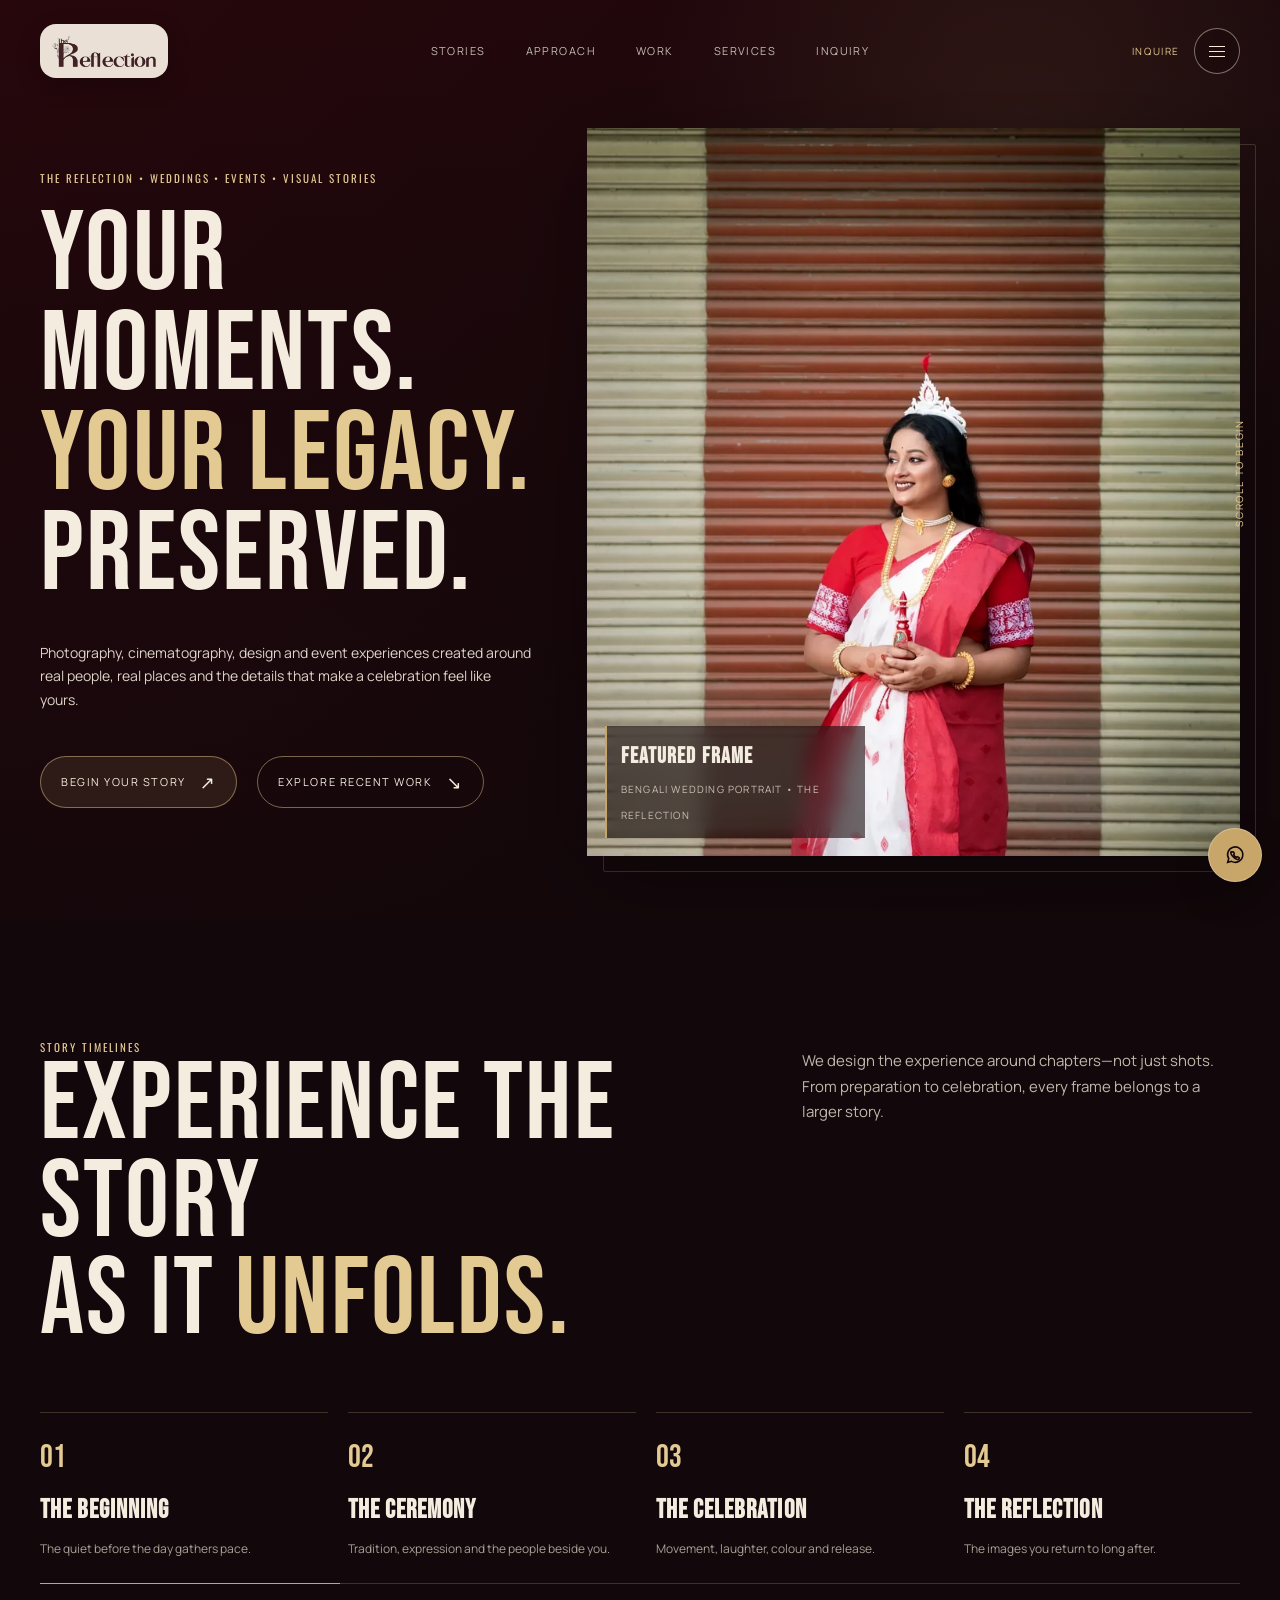
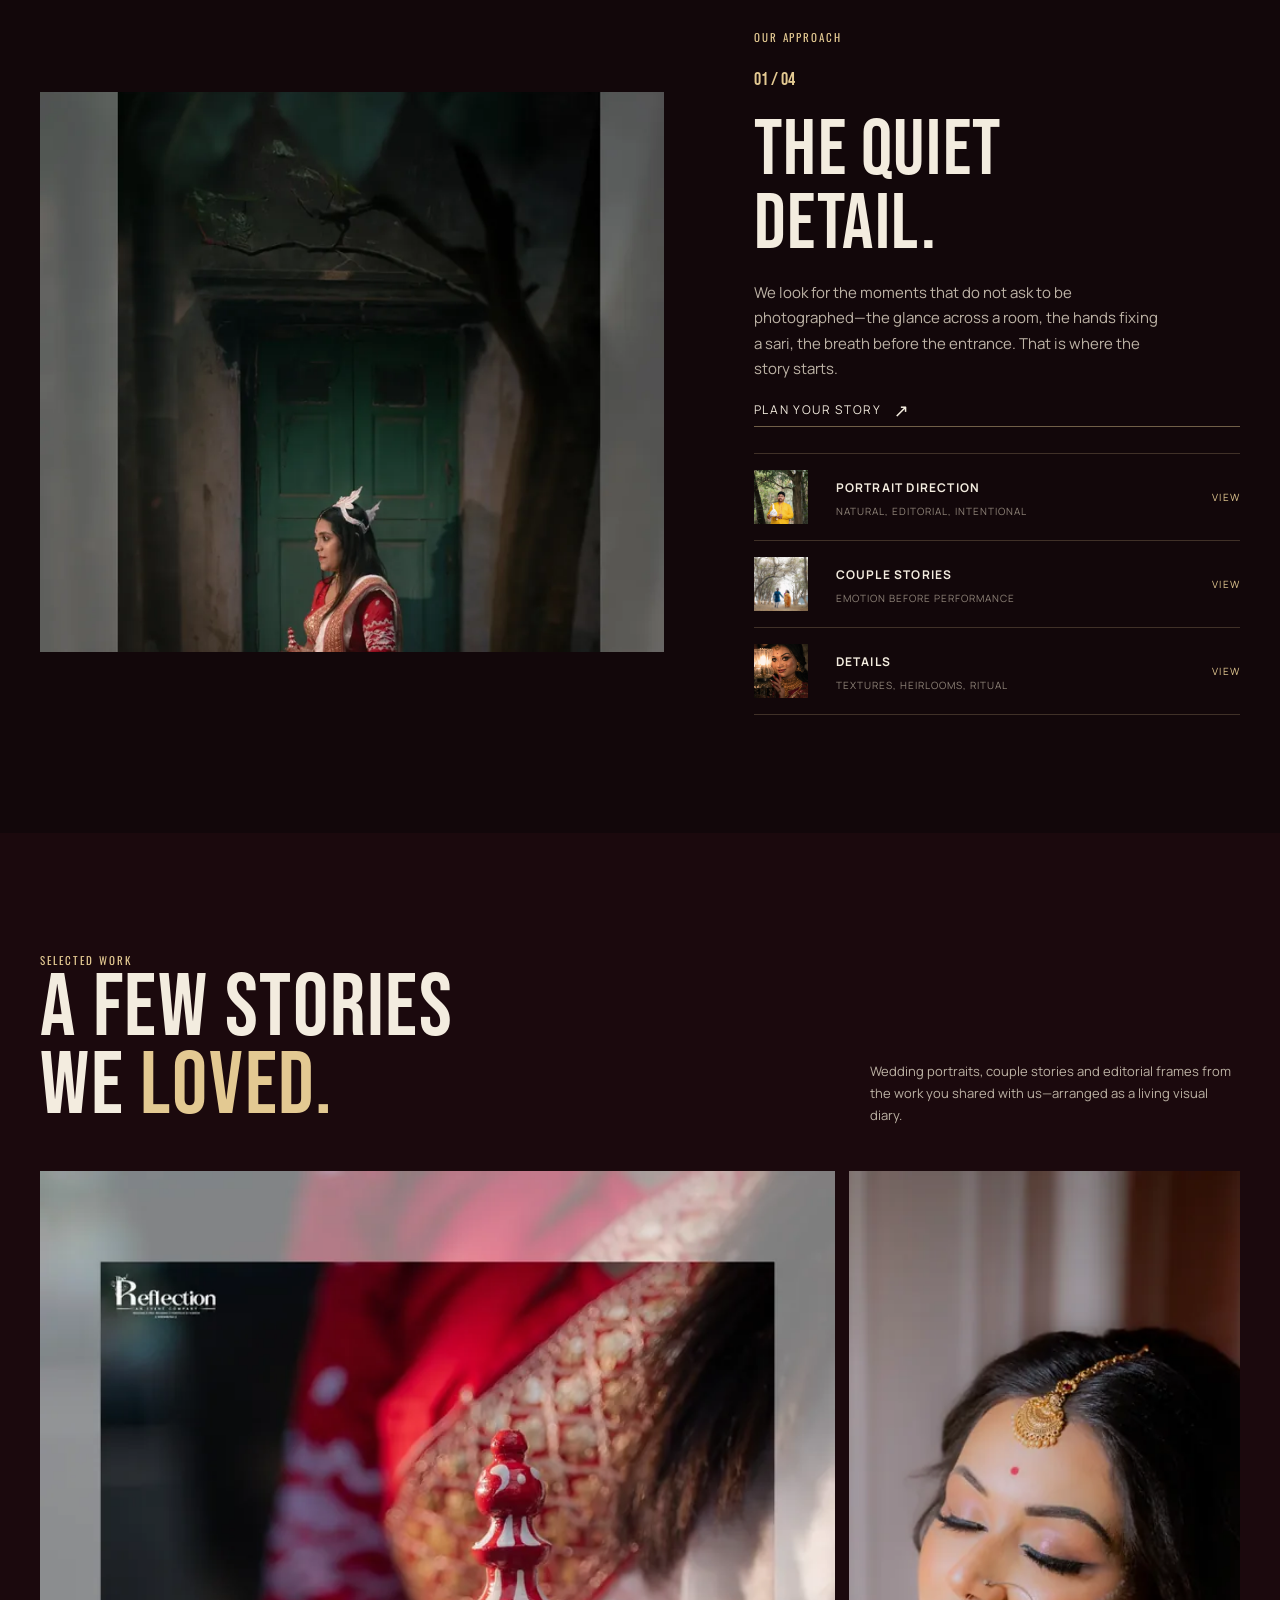
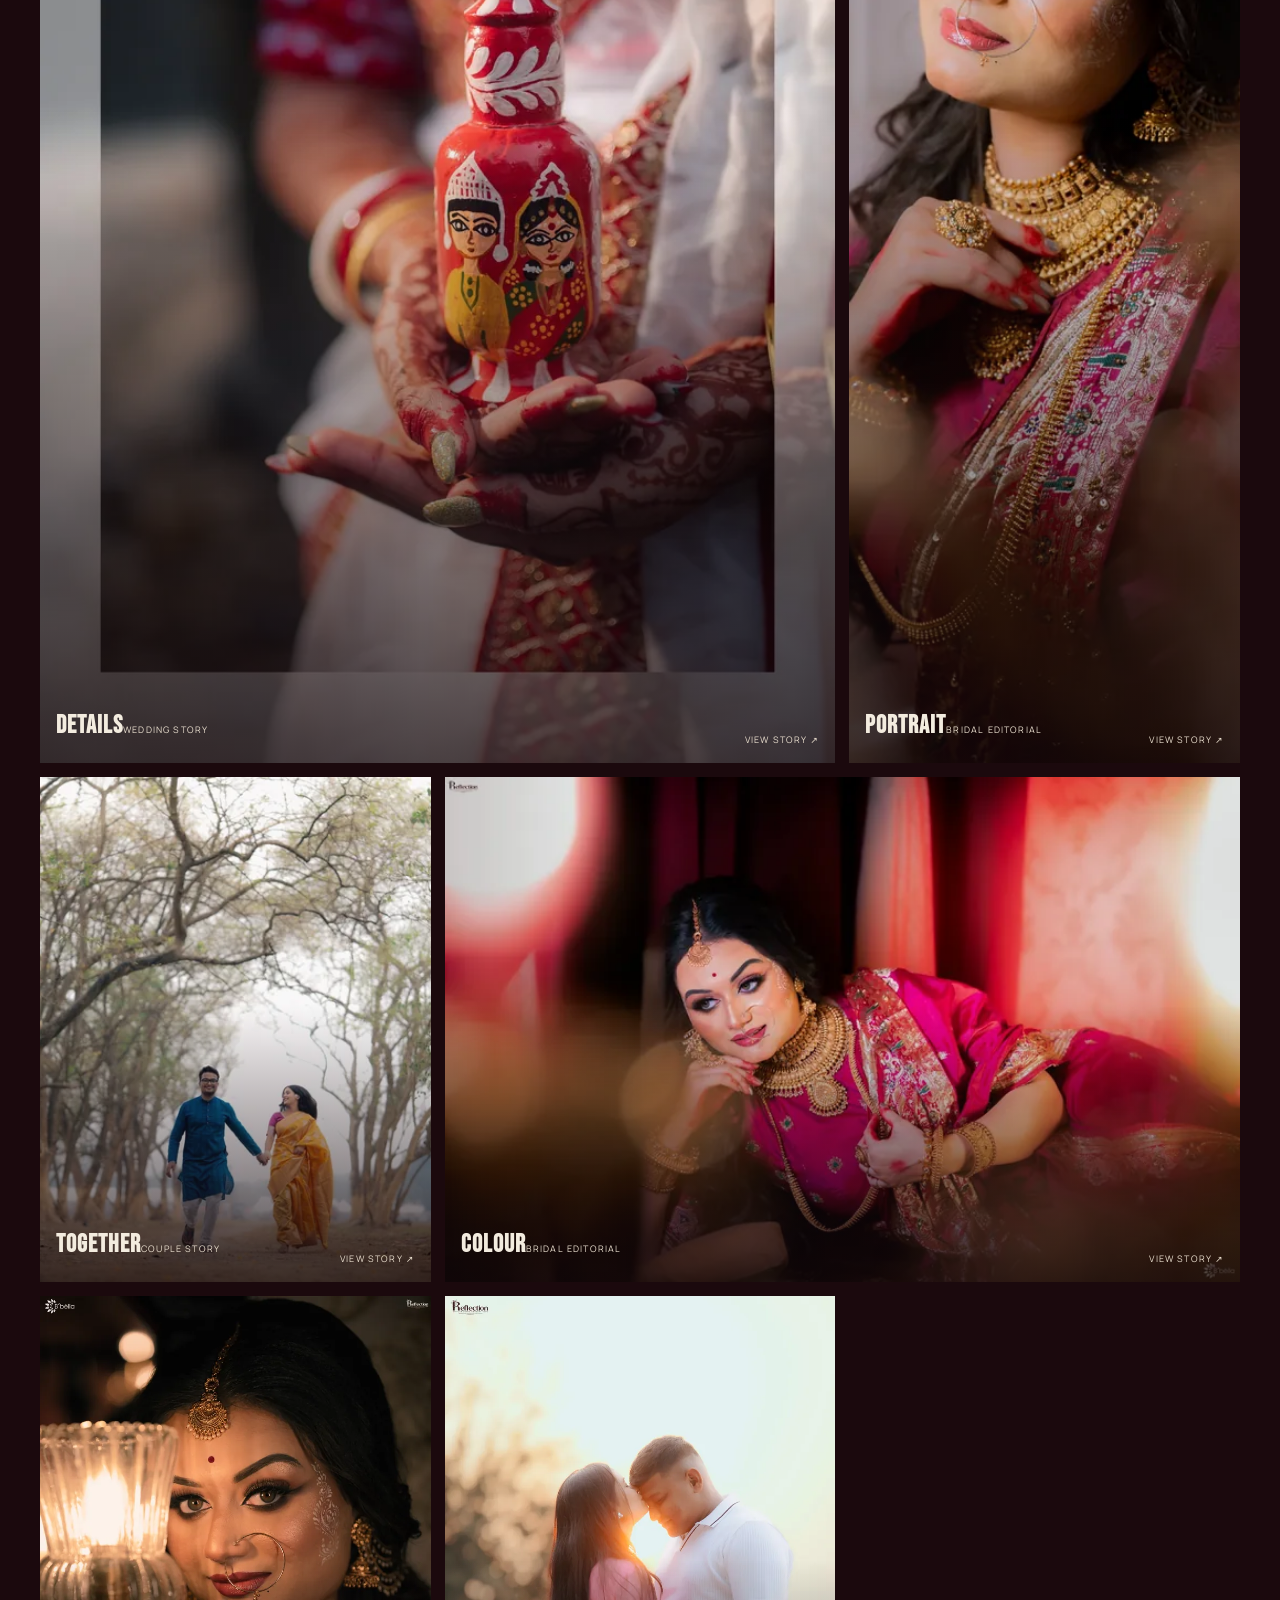
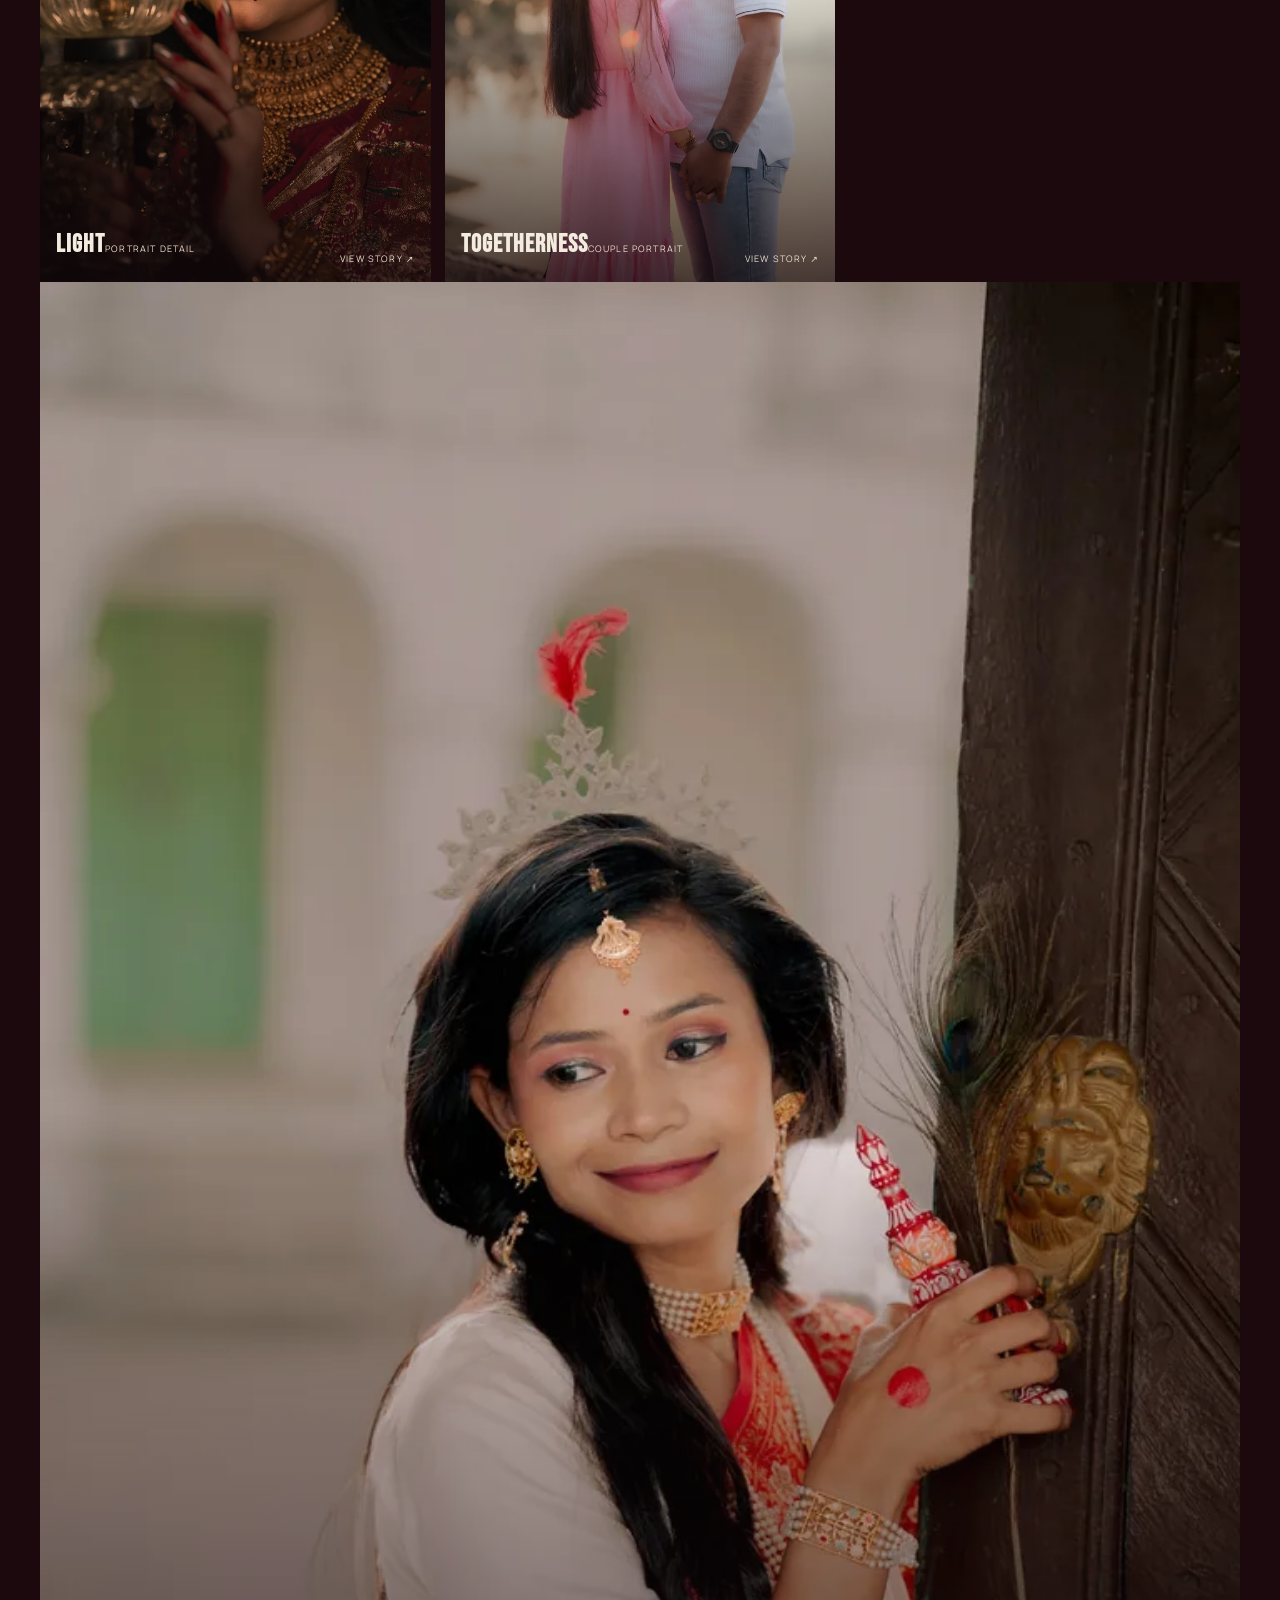
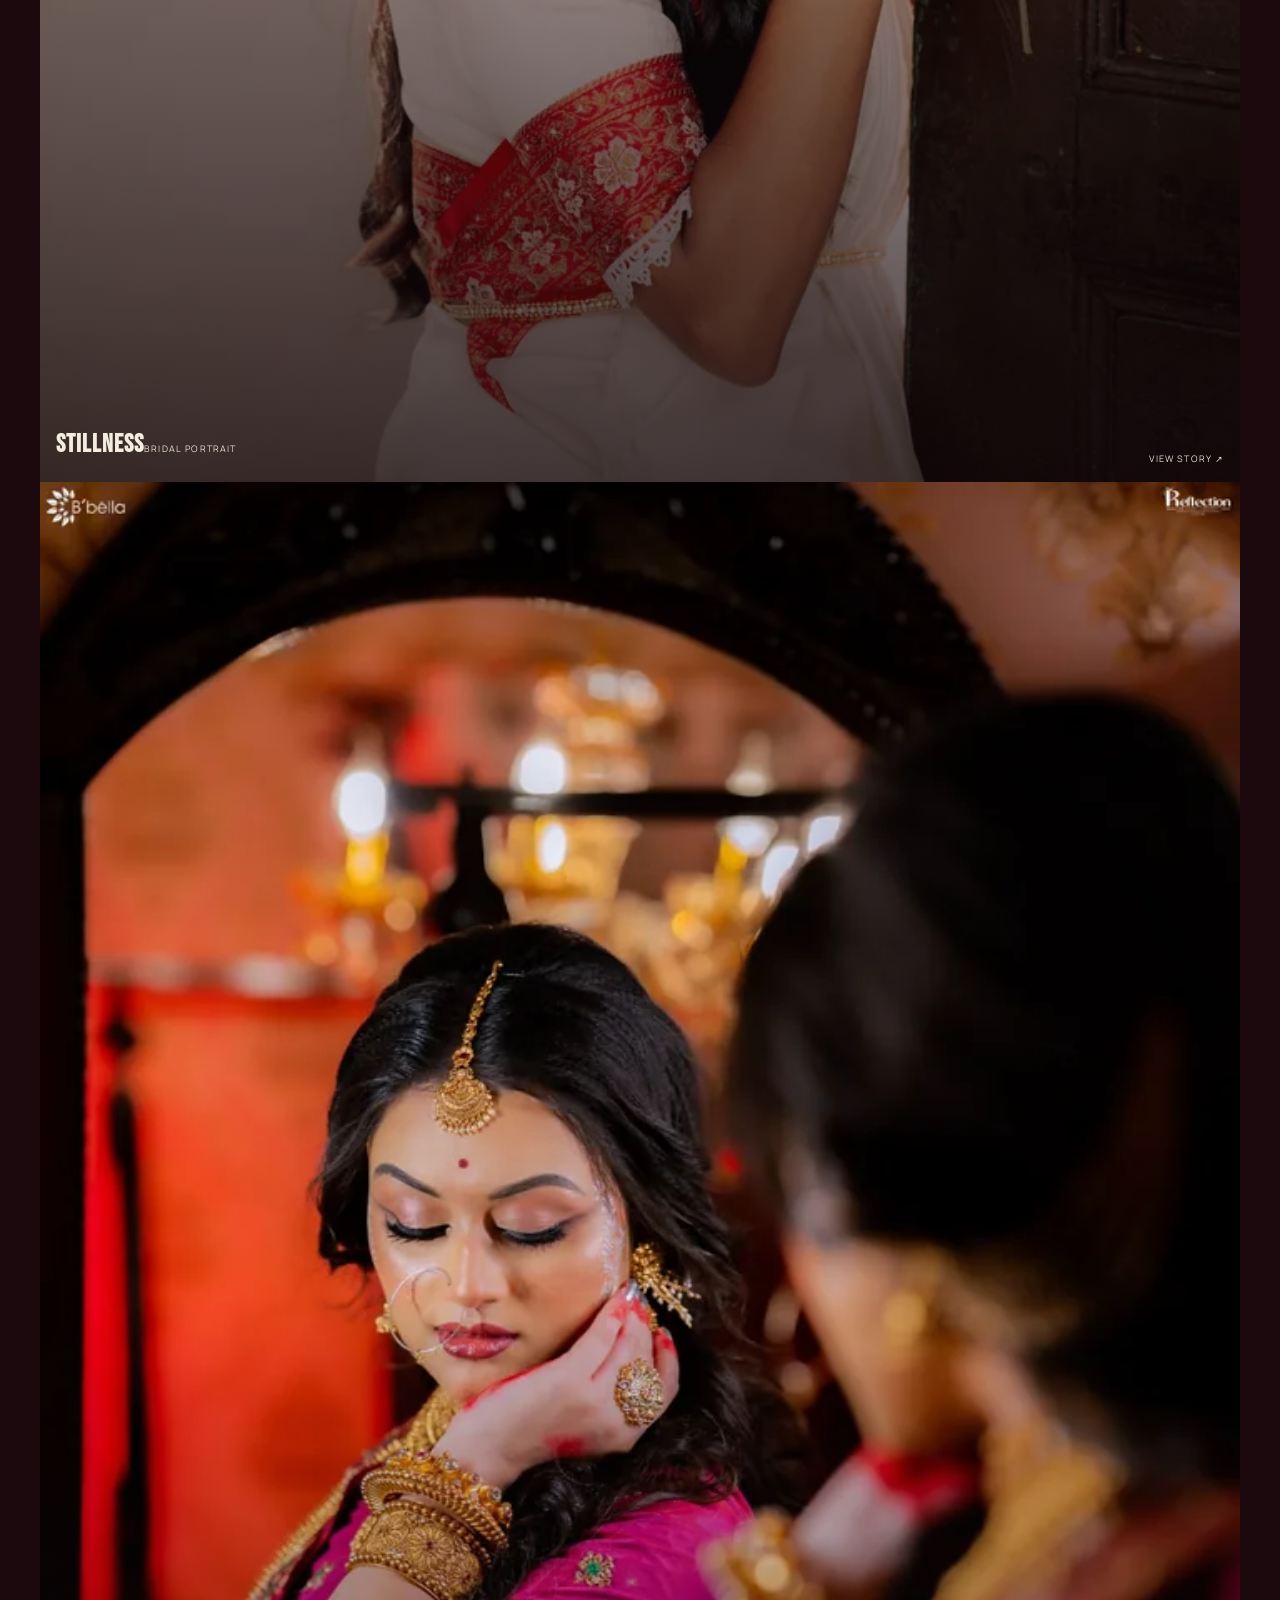
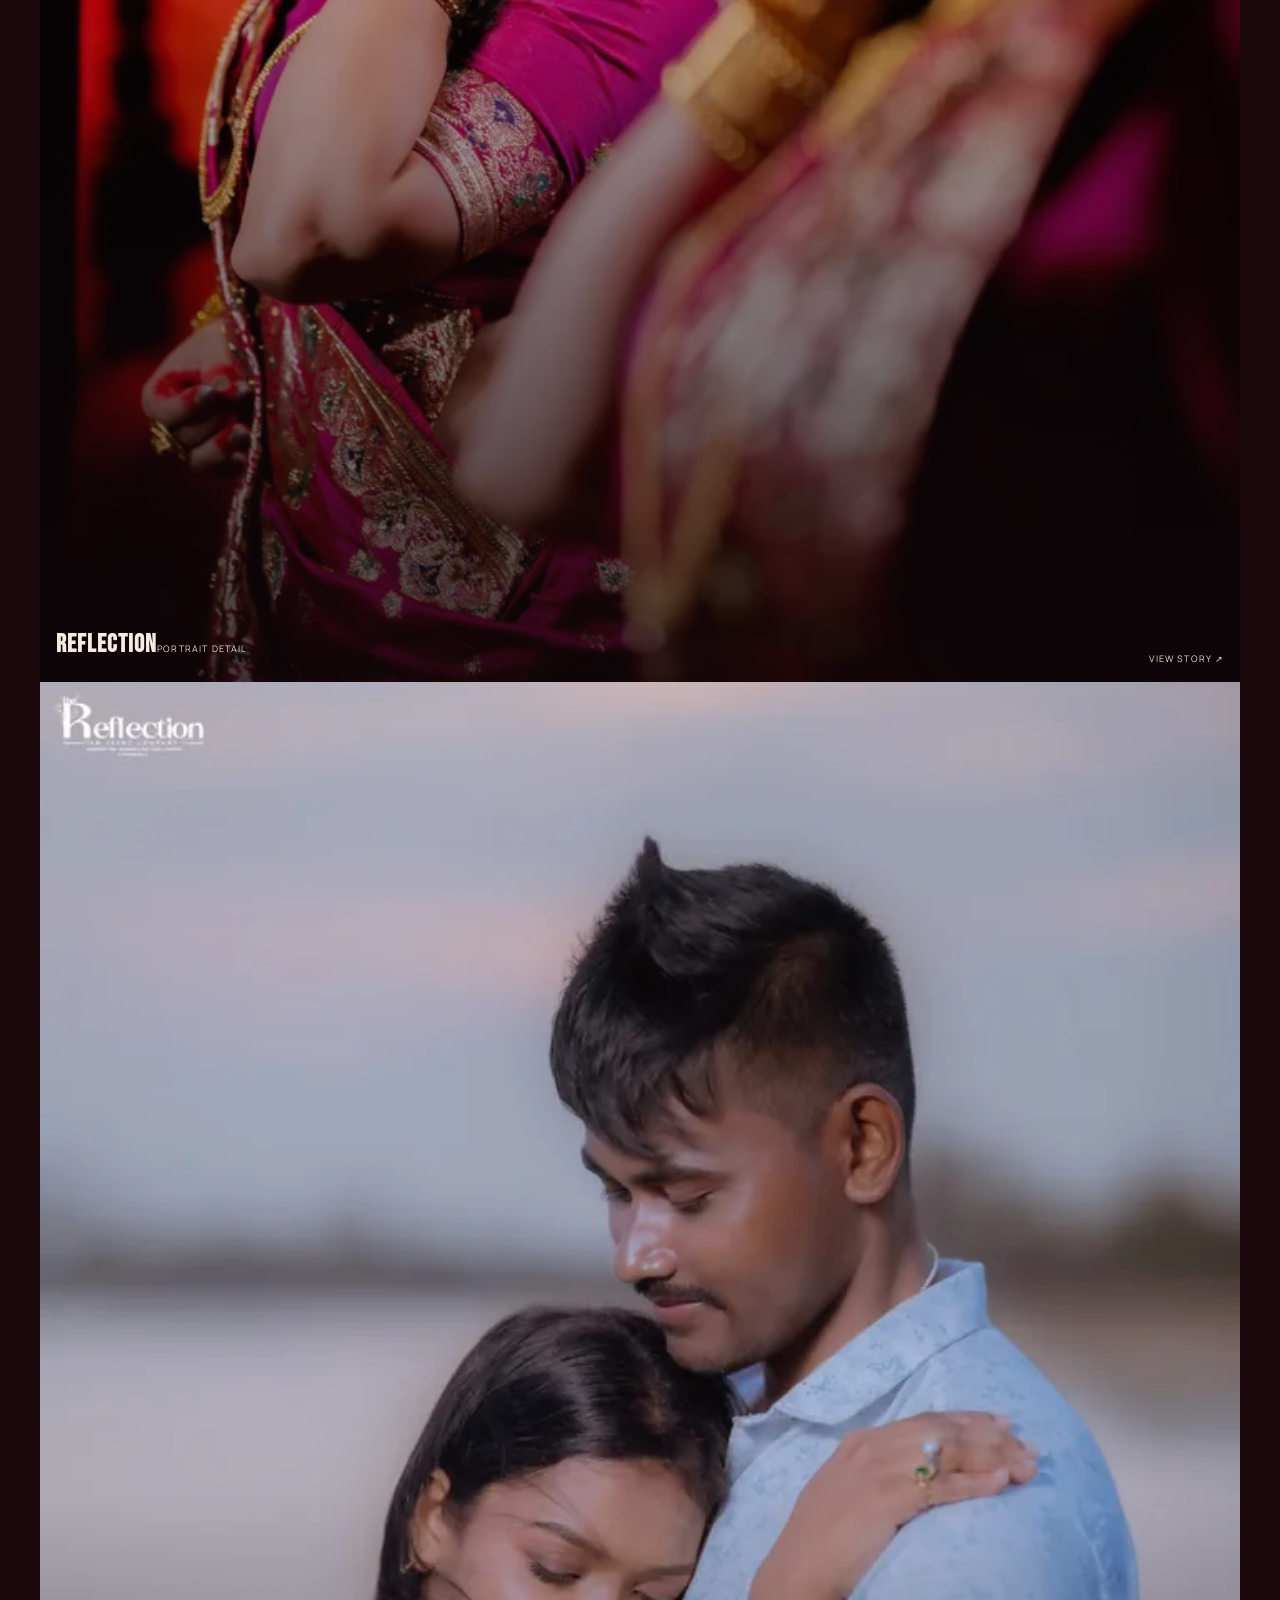
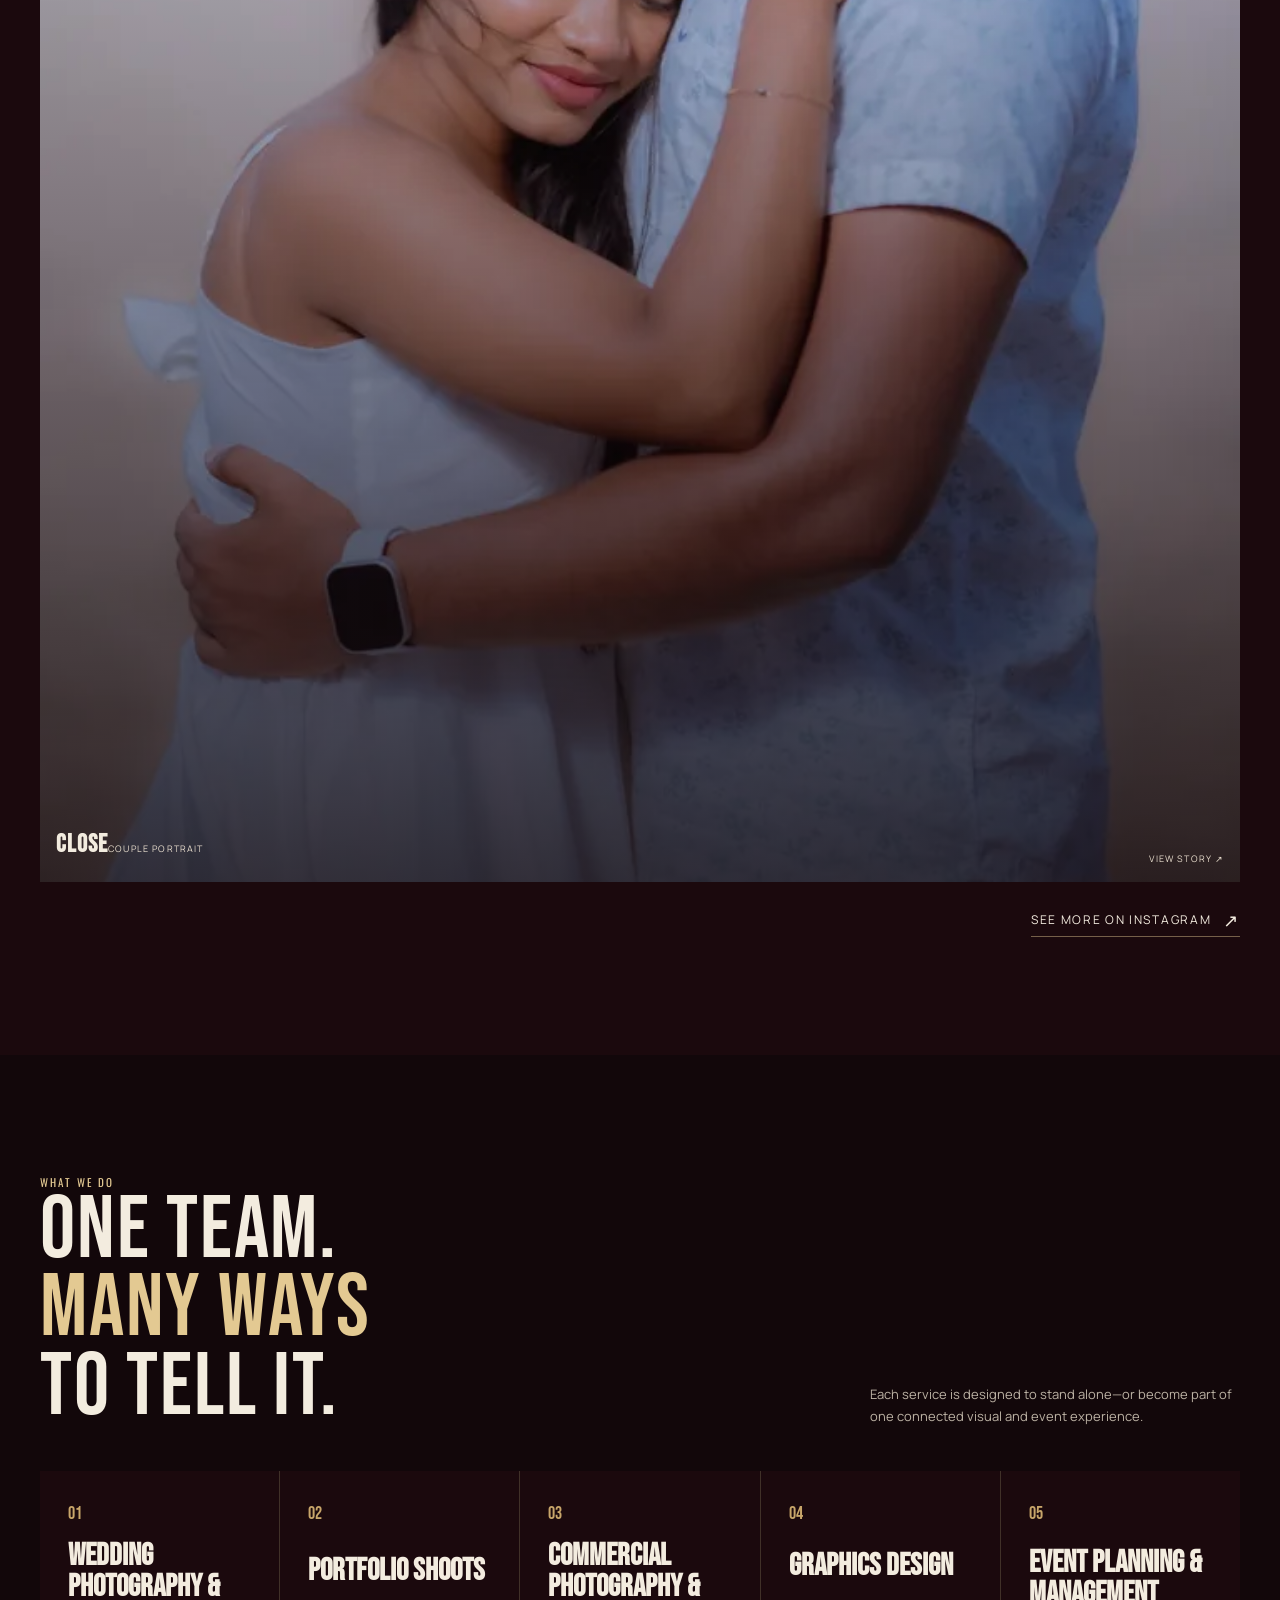
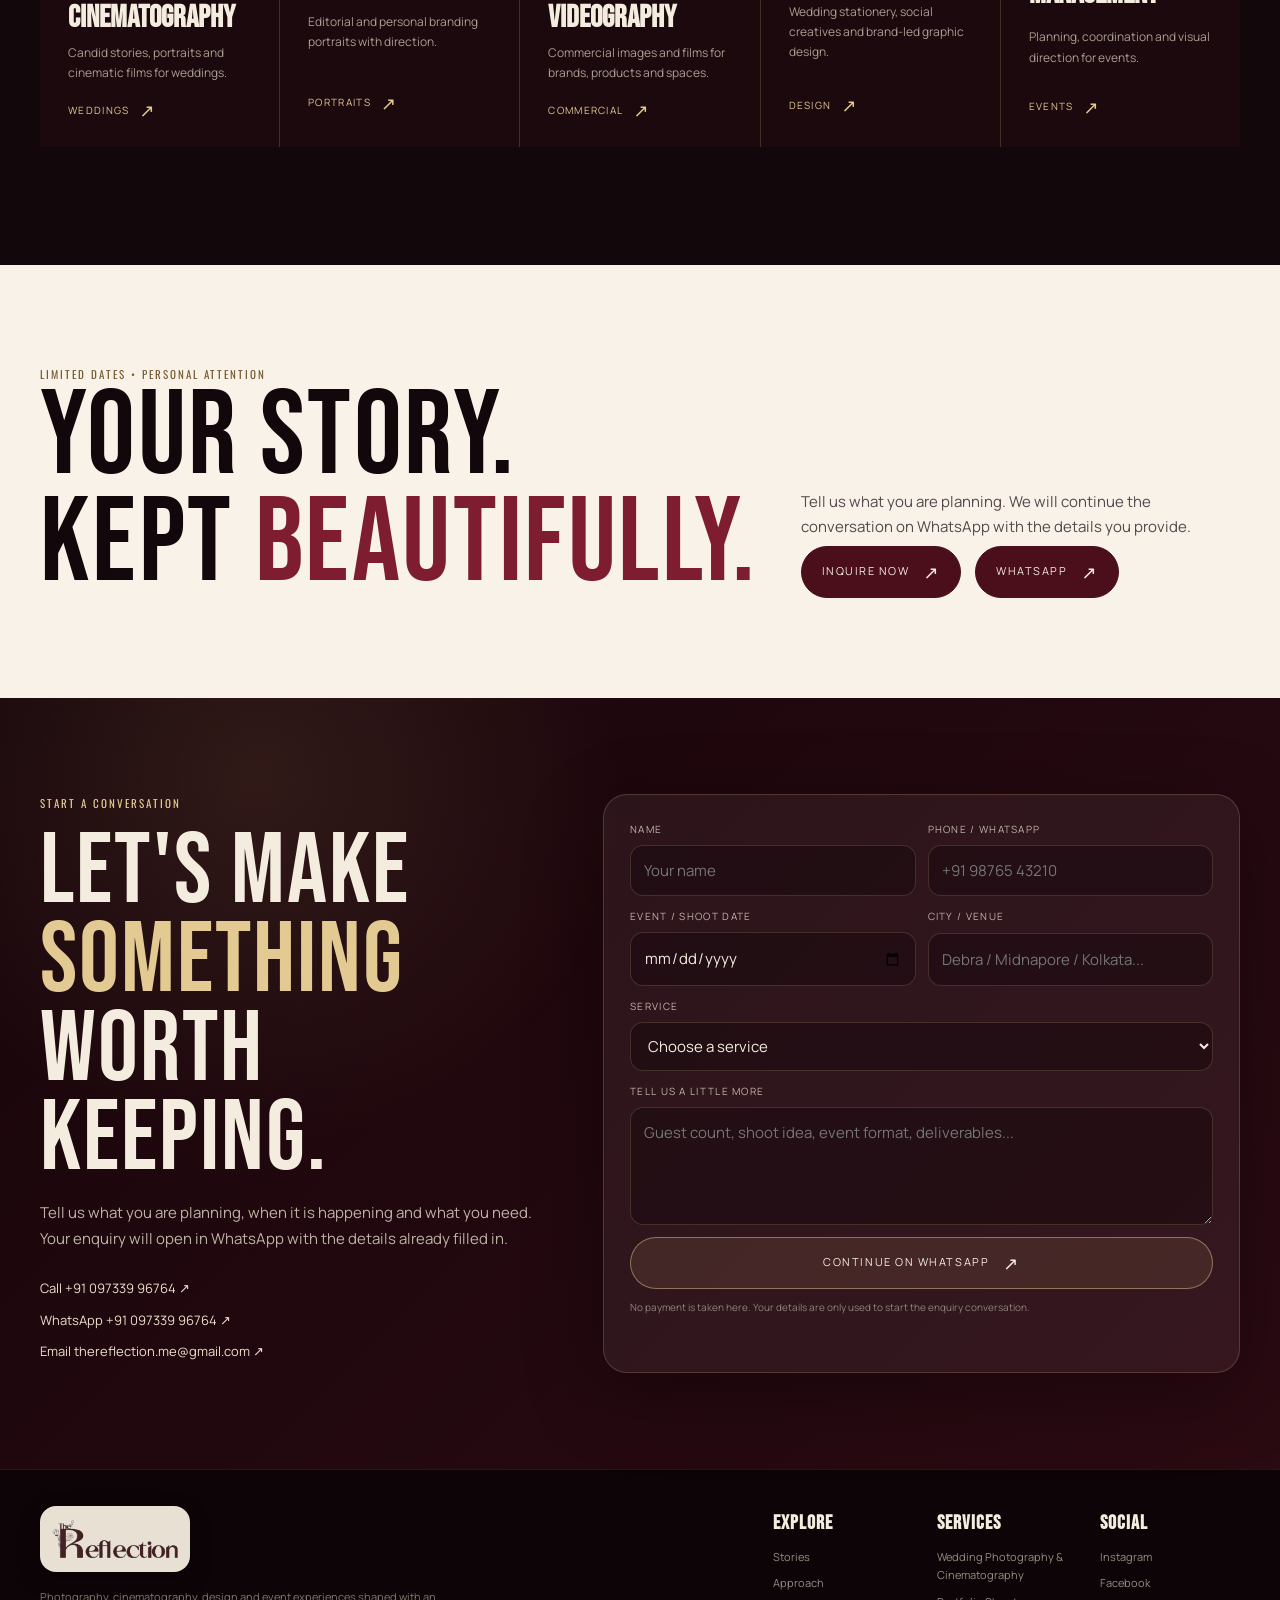
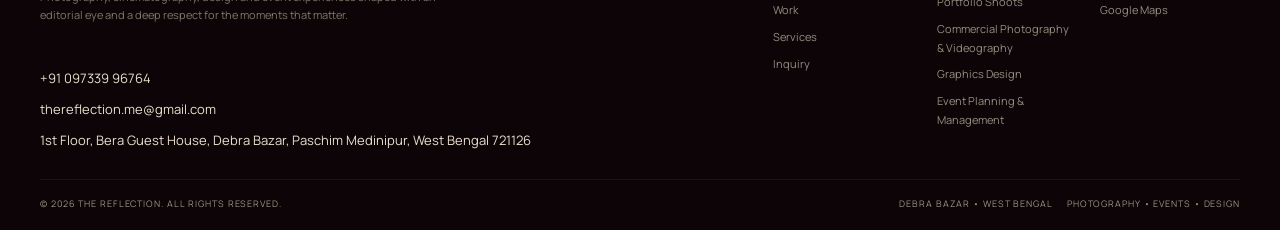
==== index.html @ e68a7ec7 "Base Setup Initial Commit" ====
<!DOCTYPE html>

<html lang="en-IN">
<head>
<meta charset="utf-8"/>
<meta content="width=device-width, initial-scale=1, viewport-fit=cover" name="viewport"/>
<meta content="#12070a" name="theme-color"/>
<meta content="The Reflection is a wedding, event and visual storytelling company in Debra Bazar, Paschim Medinipur, West Bengal—photography, cinematography, graphics design and event planning." name="description"/>
<meta content="index,follow,max-image-preview:large,max-snippet:-1,max-video-preview:-1" name="robots"/>
<meta content="index,follow,max-image-preview:large,max-snippet:-1,max-video-preview:-1" name="googlebot"/>
<meta content="IN-WB" name="geo.region"/>
<meta content="Debra Bazar, Paschim Medinipur, West Bengal" name="geo.placename"/>
<meta content="22.390611;87.567306" name="geo.position"/>
<meta content="22.390611, 87.567306" name="ICBM"/>
<link href="https://thereflection.me/" rel="canonical"/>
<link href="https://fonts.googleapis.com" rel="preconnect"/>
<link crossorigin="" href="https://fonts.gstatic.com" rel="preconnect"/>
<link href="assets/css/styles.css" rel="stylesheet"/>
<link href="favicon.ico" rel="icon" sizes="any"/>
  <link href="favicon.png" rel="icon" sizes="96x96" type="image/png"/>
<link href="assets/icons/apple-touch-icon.png" rel="apple-touch-icon"/>
<link href="site.webmanifest" rel="manifest"/>
<title>The Reflection | Wedding &amp; Event Photography in West Bengal</title>
<meta content="website" property="og:type"/>
<meta content="The Reflection" property="og:site_name"/>
<meta content="The Reflection | Wedding &amp; Event Photography in West Bengal" property="og:title"/>
<meta content="The Reflection is a wedding, event and visual storytelling company in Debra Bazar, Paschim Medinipur, West Bengal—photography, cinematography, graphics design and event planning." property="og:description"/>
<meta content="https://thereflection.me/" property="og:url"/>
<meta content="https://thereflection.me/assets/images/_RJP2323-1400.webp" property="og:image"/>
<meta content="The Reflection is a wedding, event and visual storytelling company in Debra Bazar, Paschim Medinipur, West Bengal—photography, cinematography, graphics design and event planning." property="og:image:alt"/>
<meta content="summary_large_image" name="twitter:card"/>
<meta content="The Reflection | Wedding &amp; Event Photography in West Bengal" name="twitter:title"/>
<meta content="The Reflection is a wedding, event and visual storytelling company in Debra Bazar, Paschim Medinipur, West Bengal—photography, cinematography, graphics design and event planning." name="twitter:description"/>
<meta content="https://thereflection.me/assets/images/_RJP2323-1400.webp" name="twitter:image"/>
<script type="application/ld+json">{"@context":"https://schema.org","@graph":[{"@type":"ProfessionalService","@id":"https://thereflection.me/#business","name":"The Reflection","url":"https://thereflection.me/","logo":"https://thereflection.me/assets/brand/logo.svg","image":["https://thereflection.me/assets/images/_RJP2323-1400.webp"],"telephone":"+91 97339 96764","email":"thereflection.me@gmail.com","description":"Photography, cinematography, graphics design and event planning services in Debra Bazar, Paschim Medinipur, West Bengal.","address":{"@type":"PostalAddress","streetAddress":"1st Floor, Bera Guest House, Debra Bazar","addressLocality":"Debra Bazar","addressRegion":"West Bengal","postalCode":"721126","addressCountry":"IN"},"geo":{"@type":"GeoCoordinates","latitude":22.390611,"longitude":87.567306},"sameAs":["https://www.facebook.com/share/1DdpPGynDp/","https://www.instagram.com/thereflection.me?stkn=MzlucXIwNGFxcHYy"],"hasMap":"https://maps.app.goo.gl/7YUarU1rXk987SrG8?g_st=awb","contactPoint":[{"@type":"ContactPoint","contactType":"customer service","telephone":"+91 97339 96764"},{"@type":"ContactPoint","contactType":"customer service","email":"thereflection.me@gmail.com"}]},{"@type":"WebSite","@id":"https://thereflection.me/#website","url":"https://thereflection.me/","name":"The Reflection","publisher":{"@id":"https://thereflection.me/#business"},"inLanguage":"en-IN"},{"@type":"WebPage","@id":"https://thereflection.me/#webpage","url":"https://thereflection.me/","name":"The Reflection | Wedding & Event Photography in West Bengal","description":"The Reflection is a wedding, event and visual storytelling company in Debra Bazar, Paschim Medinipur, West Bengal—photography, cinematography, graphics design and event planning.","isPartOf":{"@id":"https://thereflection.me/#website"},"about":{"@id":"https://thereflection.me/#business"},"inLanguage":"en-IN"}]}</script>
</head>
<body data-page="home">
<a class="skip-link" href="#main-content">Skip to content</a>
<header class="header">
<div class="container header-inner">
<a aria-label="The Reflection home" class="brand-badge" href="index.html">
<img alt="The Reflection" height="787" src="assets/brand/logo.svg" width="2441"/>
</a>
<nav aria-label="Primary" class="nav"><a href="#stories">Stories</a><a href="#approach">Approach</a><a href="#work">Work</a><a href="#services">Services</a><a href="#inquiry">Inquiry</a></nav>
<div class="header-actions">
<a class="inquire-top" href="#inquiry">Inquire</a>
<button aria-controls="site-drawer" aria-expanded="false" aria-label="Open navigation menu" class="menu-button" data-menu-button="" type="button"><span></span></button>
</div>
</div>
</header>
<div class="drawer" data-drawer="" id="site-drawer">
<div aria-label="Site navigation" aria-modal="true" class="drawer-panel" role="dialog">
<nav class="drawer-nav"><a data-menu-close="" href="index.html">Home</a><a data-menu-close="" href="index.html#stories">Stories</a><a data-menu-close="" href="index.html#approach">Approach</a><a data-menu-close="" href="index.html#work">Work</a><a data-menu-close="" href="index.html#services">Services</a><a data-menu-close="" href="index.html#inquiry">Inquiry</a></nav>
<div class="drawer-meta">
<a href="tel:+9109733996764">Call +91 097339 96764</a>
<a href="https://wa.me/919733996764" rel="noopener" target="_blank">WhatsApp +91 097339 96764</a>
<a href="mailto:thereflection.me@gmail.com">thereflection.me@gmail.com</a>
<a href="https://maps.app.goo.gl/7YUarU1rXk987SrG8?g_st=awb" rel="noopener" target="_blank">Find us in Debra Bazar ↗</a>
</div>
</div>
</div>
<main id="main-content">
<section aria-labelledby="hero-title" class="hero">
<div class="container hero-grid">
<div class="hero-copy">
<div class="eyebrow">THE REFLECTION • WEDDINGS • EVENTS • VISUAL STORIES</div>
<h1 class="display hero-title" id="hero-title">YOUR MOMENTS.<br/><span class="gold">YOUR LEGACY.</span><br/>PRESERVED.</h1>
<p class="hero-sub">Photography, cinematography, design and event experiences created around real people, real places and the details that make a celebration feel like yours.</p>
<div class="hero-actions">
<a class="btn" href="#inquiry">Begin your story <span class="arrow">↗</span></a>
<a class="btn btn-secondary" href="#work">Explore recent work <span class="arrow">↘</span></a>
</div>
</div>
<div class="hero-art">
<img alt="Bengali bridal portrait in a traditional red and white sari" class="hero-image" decoding="async" fetchpriority="high" height="931" loading="eager" sizes="(max-width: 719px) 100vw, 58vw" src="assets/images/_RJP2323-1400.webp" srcset="assets/images/_RJP2323-720.webp 720w, assets/images/_RJP2323-1400.webp 1400w" width="1400"/>
<div class="hero-shade"></div>
<div class="hero-note">Scroll to begin</div>
<div class="hero-feature"><strong>Featured frame</strong><span>Bengali wedding portrait • The Reflection</span></div>
</div>
</div>
</section>
<section class="section section-dark" id="stories">
<div class="container">
<div class="story-intro reveal">
<div>
<div class="eyebrow">STORY TIMELINES</div>
<h2 class="display">EXPERIENCE THE STORY<br/>AS IT <span class="gold">UNFOLDS.</span></h2>
</div>
<p>We design the experience around chapters—not just shots. From preparation to celebration, every frame belongs to a larger story.</p>
</div>
<div class="story-track">
<div class="story-card"><div class="story-number">01</div><h3>The Beginning</h3><p>The quiet before the day gathers pace.</p></div>
<div class="story-card"><div class="story-number">02</div><h3>The Ceremony</h3><p>Tradition, expression and the people beside you.</p></div>
<div class="story-card"><div class="story-number">03</div><h3>The Celebration</h3><p>Movement, laughter, colour and release.</p></div>
<div class="story-card"><div class="story-number">04</div><h3>The Reflection</h3><p>The images you return to long after.</p></div>
</div>
<div aria-hidden="true" class="story-progress"></div>
<div class="feature-story reveal" id="approach">
<div class="feature-story-media">
<img alt="Editorial bridal portrait framed by a heritage doorway" class="" decoding="async" height="1991" loading="lazy" sizes="(max-width: 719px) 100vw, 52vw" src="assets/images/DSC_7773-1400.webp" srcset="assets/images/DSC_7773-720.webp 720w, assets/images/DSC_7773-1400.webp 1400w" width="1400"/>
</div>
<div class="feature-story-meta">
<div class="eyebrow">OUR APPROACH</div>
<div class="story-number">01 / 04</div>
<h3 class="display">THE QUIET<br/>DETAIL.</h3>
<p>We look for the moments that do not ask to be photographed—the glance across a room, the hands fixing a sari, the breath before the entrance. That is where the story starts.</p>
<a class="text-link" href="#inquiry">Plan your story <span class="arrow">↗</span></a>
<div class="story-list">
<div class="story-list-item"><img alt="Traditional Bengali portrait holding a white ceremonial headpiece" decoding="async" height="1083" loading="lazy" src="assets/images/_RJP2405-720.webp" width="720"/><div><strong>Portrait direction</strong><span>Natural, editorial, intentional</span></div><a href="portfolio-shoot.html">View</a></div>
<div class="story-list-item"><img alt="Couple walking hand in hand beneath a tree-lined path" decoding="async" height="480" loading="lazy" src="assets/images/DSC08694-720.webp" width="720"/><div><strong>Couple stories</strong><span>Emotion before performance</span></div><a href="wedding-photography.html">View</a></div>
<div class="story-list-item"><img alt="Intimate close-up bridal portrait beside a glowing lamp" decoding="async" height="1080" loading="lazy" src="assets/images/PIX07248-720.webp" width="720"/><div><strong>Details</strong><span>Textures, heirlooms, ritual</span></div><a href="wedding-photography.html">View</a></div>
</div>
</div>
</div>
</div>
</section>
<section class="section section-ink2" id="work">
<div class="container">
<div class="section-heading reveal">
<div><div class="eyebrow">SELECTED WORK</div><h2 class="display">A FEW STORIES<br/>WE <span class="gold">LOVED.</span></h2></div>
<p>Wedding portraits, couple stories and editorial frames from the work you shared with us—arranged as a living visual diary.</p>
</div>
<div class="work-grid">
<article class="work-card reveal">
<img alt="Close-up wedding detail with traditional Bengali bridal accessory" class="" decoding="async" height="2048" loading="lazy" sizes="(max-width: 719px) 50vw, 33vw" src="assets/images/DSC_7827-1400.webp" srcset="assets/images/DSC_7827-720.webp 720w, assets/images/DSC_7827-1400.webp 1400w" width="1365"/>
<div class="work-caption"><div><strong>Details</strong><span>Wedding story</span></div><span>View story ↗</span></div>
</article>
<article class="work-card reveal">
<img alt="Close-up bridal portrait with traditional jewellery and warm bokeh" class="" decoding="async" height="2048" loading="lazy" sizes="(max-width: 719px) 50vw, 33vw" src="assets/images/PIX07114-1400.webp" srcset="assets/images/PIX07114-720.webp 720w, assets/images/PIX07114-1400.webp 1400w" width="1365"/>
<div class="work-caption"><div><strong>Portrait</strong><span>Bridal editorial</span></div><span>View story ↗</span></div>
</article>
<article class="work-card reveal">
<img alt="Couple walking hand in hand beneath a tree-lined path" class="" decoding="async" height="933" loading="lazy" sizes="(max-width: 719px) 50vw, 33vw" src="assets/images/DSC08694-1400.webp" srcset="assets/images/DSC08694-720.webp 720w, assets/images/DSC08694-1400.webp 1400w" width="1400"/>
<div class="work-caption"><div><strong>Together</strong><span>Couple story</span></div><span>View story ↗</span></div>
</article>
<article class="work-card reveal">
<img alt="Editorial bridal portrait in a vibrant magenta sari" class="" decoding="async" height="889" loading="lazy" sizes="(max-width: 719px) 50vw, 33vw" src="assets/images/PIX07275-1400.webp" srcset="assets/images/PIX07275-720.webp 720w, assets/images/PIX07275-1400.webp 1400w" width="1400"/>
<div class="work-caption"><div><strong>Colour</strong><span>Bridal editorial</span></div><span>View story ↗</span></div>
</article>
<article class="work-card reveal">
<img alt="Intimate close-up bridal portrait beside a glowing lamp" class="" decoding="async" height="2048" loading="lazy" sizes="(max-width: 719px) 50vw, 33vw" src="assets/images/PIX07248-1400.webp" srcset="assets/images/PIX07248-720.webp 720w, assets/images/PIX07248-1400.webp 1400w" width="1365"/>
<div class="work-caption"><div><strong>Light</strong><span>Portrait detail</span></div><span>View story ↗</span></div>
</article>
<article class="work-card reveal">
<img alt="Couple sharing a quiet moment in warm sunset light" class="" decoding="async" height="2048" loading="lazy" sizes="(max-width: 719px) 50vw, 33vw" src="assets/images/DSC09998-1400.webp" srcset="assets/images/DSC09998-720.webp 720w, assets/images/DSC09998-1400.webp 1400w" width="1365"/>
<div class="work-caption"><div><strong>Togetherness</strong><span>Couple portrait</span></div><span>View story ↗</span></div>
</article>
</div>
<article class="work-card reveal">
<img alt="Bride portrait beside a wooden doorway" decoding="async" height="2048" loading="lazy" sizes="(max-width: 719px) 50vw, 33vw" src="assets/images/DSC07564-1400.webp" srcset="assets/images/DSC07564-720.webp 720w, assets/images/DSC07564-1400.webp 1400w" width="1365"/>
<div class="work-caption"><div><strong>Stillness</strong><span>Bridal portrait</span></div><span>View story ↗</span></div>
</article>
<article class="work-card reveal">
<img alt="Bride photographed through a mirror with warm cinematic light" decoding="async" height="2048" loading="lazy" sizes="(max-width: 719px) 50vw, 33vw" src="assets/images/PIX07218-1400.webp" srcset="assets/images/PIX07218-720.webp 720w, assets/images/PIX07218-1400.webp 1400w" width="1365"/>
<div class="work-caption"><div><strong>Reflection</strong><span>Portrait detail</span></div><span>View story ↗</span></div>
</article>
<article class="work-card reveal">
<img alt="Couple embracing in a softly lit portrait" decoding="async" height="2048" loading="lazy" sizes="(max-width: 719px) 50vw, 33vw" src="assets/images/PIX00435-1400.webp" srcset="assets/images/PIX00435-720.webp 720w, assets/images/PIX00435-1400.webp 1400w" width="1365"/>
<div class="work-caption"><div><strong>Close</strong><span>Couple portrait</span></div><span>View story ↗</span></div>
</article>
<div style="margin-top:28px;display:flex;justify-content:flex-end">
<a class="text-link" href="https://www.instagram.com/thereflection.me?stkn=MzlucXIwNGFxcHYy" rel="noopener" target="_blank">See more on Instagram <span class="arrow">↗</span></a>
</div>
</div>
</section>
<section class="section section-dark" id="services">
<div class="container">
<div class="section-heading reveal">
<div><div class="eyebrow">WHAT WE DO</div><h2 class="display">ONE TEAM.<br/><span class="gold">MANY WAYS</span><br/>TO TELL IT.</h2></div>
<p>Each service is designed to stand alone—or become part of one connected visual and event experience.</p>
</div>
<div class="service-strip">
<a class="service-item reveal" href="wedding-photography.html"><div class="num">01</div><h3>Wedding Photography &amp; Cinematography</h3><p>Candid stories, portraits and cinematic films for weddings.</p><span class="line-arrow">Weddings <span class="arrow">↗</span></span></a><a class="service-item reveal" href="portfolio-shoot.html"><div class="num">02</div><h3>Portfolio Shoots</h3><p>Editorial and personal branding portraits with direction.</p><span class="line-arrow">Portraits <span class="arrow">↗</span></span></a><a class="service-item reveal" href="commercial-photography.html"><div class="num">03</div><h3>Commercial Photography &amp; Videography</h3><p>Commercial images and films for brands, products and spaces.</p><span class="line-arrow">Commercial <span class="arrow">↗</span></span></a><a class="service-item reveal" href="graphics-design.html"><div class="num">04</div><h3>Graphics Design</h3><p>Wedding stationery, social creatives and brand-led graphic design.</p><span class="line-arrow">Design <span class="arrow">↗</span></span></a><a class="service-item reveal" href="event-planning.html"><div class="num">05</div><h3>Event Planning &amp; Management</h3><p>Planning, coordination and visual direction for events.</p><span class="line-arrow">Events <span class="arrow">↗</span></span></a>
</div>
</div>
</section>
<section class="cta-band">
<div class="container cta-band-inner">
<div><div class="eyebrow" style="color:#765b31">LIMITED DATES • PERSONAL ATTENTION</div><h2 class="display cta-title">YOUR STORY.<br/>KEPT <span style="color:#7d1d2f">BEAUTIFULLY.</span></h2></div>
<div><p class="cta-copy">Tell us what you are planning. We will continue the conversation on WhatsApp with the details you provide.</p><div class="cta-actions"><a class="btn" href="#inquiry">Inquire now <span class="arrow">↗</span></a><a class="btn" href="https://wa.me/919733996764" rel="noopener" target="_blank">WhatsApp <span class="arrow">↗</span></a></div></div>
</div>
</section>
<section class="inquiry" id="inquiry">
<div class="container inquiry-grid">
<div class="inquiry-copy reveal">
<div class="eyebrow">START A CONVERSATION</div>
<h2 class="display">LET'S MAKE<br/><span class="gold">SOMETHING</span><br/>WORTH KEEPING.</h2>
<p>Tell us what you are planning, when it is happening and what you need. Your enquiry will open in WhatsApp with the details already filled in.</p>
<div class="contact-links">
<a href="tel:+9109733996764">Call +91 097339 96764 ↗</a>
<a href="https://wa.me/919733996764" rel="noopener" target="_blank">WhatsApp +91 097339 96764 ↗</a>
<a href="mailto:thereflection.me@gmail.com">Email thereflection.me@gmail.com ↗</a>
</div>
</div>
<div class="form-wrap reveal">
<form data-whatsapp-form="">
<div class="form-grid">
<div class="field"><label for="name">Name</label><input autocomplete="name" id="name" name="name" placeholder="Your name" required="" type="text"/></div>
<div class="field"><label for="phone">Phone / WhatsApp</label><input autocomplete="tel" id="phone" inputmode="tel" name="phone" placeholder="+91 98765 43210" required="" type="tel"/></div>
<div class="field"><label for="date">Event / Shoot date</label><input id="date" name="date" type="date"/></div>
<div class="field"><label for="city">City / Venue</label><input autocomplete="address-level2" id="city" name="city" placeholder="Debra / Midnapore / Kolkata..." type="text"/></div>
<div class="field"><label for="service">Service</label><select id="service" name="service"><option disabled="" selected="" value="">Choose a service</option><option value="Wedding Photography &amp; Cinematography">Wedding Photography &amp; Cinematography</option><option value="Portfolio Shoots">Portfolio Shoots</option><option value="Commercial Photography &amp; Videography">Commercial Photography &amp; Videography</option><option value="Graphics Design">Graphics Design</option><option value="Event Planning &amp; Management">Event Planning &amp; Management</option></select></div>
<div class="field"><label for="message">Tell us a little more</label><textarea id="message" name="message" placeholder="Guest count, shoot idea, event format, deliverables..."></textarea></div>
</div>
<button class="btn form-submit" type="submit">Continue on WhatsApp <span class="arrow">↗</span></button>
<p class="form-note">No payment is taken here. Your details are only used to start the enquiry conversation.</p>
<div aria-live="polite" class="form-message"></div>
</form>
</div>
</div>
</section>
</main>
<footer class="footer">
<div class="container footer-grid">
<div class="footer-brand">
<a aria-label="The Reflection home" class="brand-badge" href="index.html"><img alt="The Reflection" height="787" src="assets/brand/logo.svg" width="2441"/></a>
<p>Photography, cinematography, design and event experiences shaped with an editorial eye and a deep respect for the moments that matter.</p>
<div class="contact-links">
<a href="tel:+9109733996764">+91 097339 96764</a>
<a href="mailto:thereflection.me@gmail.com">thereflection.me@gmail.com</a>
<a href="https://maps.app.goo.gl/7YUarU1rXk987SrG8?g_st=awb" rel="noopener" target="_blank">1st Floor, Bera Guest House, Debra Bazar, Paschim Medinipur, West Bengal 721126</a>
</div>
</div>
<div class="footer-links">
<div class="footer-col">
<strong>Explore</strong>
<a href="index.html#stories">Stories</a>
<a href="index.html#approach">Approach</a>
<a href="index.html#work">Work</a>
<a href="index.html#services">Services</a>
<a href="index.html#inquiry">Inquiry</a>
</div>
<div class="footer-col">
<strong>Services</strong>
<a href="wedding-photography.html">Wedding Photography &amp; Cinematography</a><a href="portfolio-shoot.html">Portfolio Shoots</a><a href="commercial-photography.html">Commercial Photography &amp; Videography</a><a href="graphics-design.html">Graphics Design</a><a href="event-planning.html">Event Planning &amp; Management</a>
</div>
<div class="footer-col">
<strong>Social</strong>
<a href="https://www.instagram.com/thereflection.me?stkn=MzlucXIwNGFxcHYy" rel="noopener" target="_blank">Instagram</a>
<a href="https://www.facebook.com/share/1DdpPGynDp/" rel="noopener" target="_blank">Facebook</a>
<a href="https://maps.app.goo.gl/7YUarU1rXk987SrG8?g_st=awb" rel="noopener" target="_blank">Google Maps</a>
</div>
</div>
</div>
<div class="container footer-bottom">
<span>© <span data-year=""></span> The Reflection. All rights reserved.</span>
<div class="socials"><span>Debra Bazar • West Bengal</span><span>Photography • Events • Design</span></div>
</div>
</footer>
<a aria-label="Chat with The Reflection on WhatsApp" class="floating-wa" href="https://wa.me/919733996764" rel="noopener" target="_blank">
<svg aria-hidden="true" fill="none" stroke="currentColor" stroke-width="1.7" viewbox="0 0 24 24"><path d="M20.5 11.7a8.3 8.3 0 0 1-12.3 7.2L4 20l1.2-4.1A8.3 8.3 0 1 1 20.5 11.7Z"></path><path d="M8.8 8.8c.2-.4.4-.4.7-.4h.5c.2 0 .4.2.5.5l.7 1.6c.1.2.1.4-.1.6l-.5.6c.6 1.2 1.6 2.2 2.8 2.8l.6-.5c.2-.2.4-.2.6-.1l1.6.7c.3.1.5.3.5.6 0 .5-.2 1-.5 1.3-.4.4-1 .6-1.5.5-2.2-.5-4.7-2.9-5.7-4.2-.7-.9-1.5-2.4-1.6-3.2 0-.4.1-.8.4-1.2Z"></path></svg>
</a>
<script defer="" src="assets/js/config.js"></script>
<script defer="" src="assets/js/app.js"></script>
</body></html>
---- assets/css/styles.css ----
@import url('https://fonts.googleapis.com/css2?family=Bebas+Neue&family=Manrope:wght@400;500;600;700&family=Oswald:wght@400;500&display=swap');

:root{
  --ink:#12070a;
  --ink-2:#1b090d;
  --maroon:#4a0f1b;
  --maroon-2:#681a2a;
  --burgundy:#2a070d;
  --gold:#c8a66a;
  --gold-2:#e3c992;
  --ivory:#f3ecdf;
  --ivory-2:#e7dccb;
  --paper:#f8f2e8;
  --muted:#bcb2a4;
  --line:rgba(227,201,146,.22);
  --shadow:0 22px 80px rgba(0,0,0,.32);
  --radius:28px;
  --max:1380px;
  --ease:cubic-bezier(.22,.61,.36,1);
}

*{box-sizing:border-box}
html{scroll-behavior:smooth}
body{
  margin:0;
  background:var(--ink);
  color:var(--ivory);
  font-family:"Manrope",system-ui,-apple-system,BlinkMacSystemFont,"Segoe UI",sans-serif;
  font-size:15px;
  line-height:1.7;
  text-rendering:optimizeLegibility;
  -webkit-font-smoothing:antialiased;
}
body.menu-open{overflow:hidden}
img{max-width:100%;display:block}
a{color:inherit;text-decoration:none}
button,input,select,textarea{font:inherit}
button{cursor:pointer}
::selection{background:var(--gold);color:var(--ink)}
.skip-link{
  position:fixed;left:16px;top:12px;transform:translateY(-140%);
  z-index:1000;background:var(--ivory);color:var(--ink);padding:10px 14px;border-radius:999px;
}
.skip-link:focus{transform:none}
.container{width:min(calc(100% - 36px),var(--max));margin-inline:auto}
.display{
  font-family:"Bebas Neue",Impact,sans-serif;
  text-transform:uppercase;
  letter-spacing:.02em;
  line-height:.89;
  font-weight:400;
}
.eyebrow{
  font-family:"Oswald","Manrope",sans-serif;
  font-size:11px;
  letter-spacing:.18em;
  text-transform:uppercase;
  color:var(--gold-2);
}
.gold{color:var(--gold-2)}
.muted{color:var(--muted)}
.rule{height:1px;background:var(--line)}
.text-link{
  display:inline-flex;align-items:center;gap:12px;
  padding:0 0 6px;border-bottom:1px solid rgba(227,201,146,.45);
  font-size:12px;text-transform:uppercase;letter-spacing:.14em;
  transition:gap .35s var(--ease),color .35s var(--ease),border-color .35s var(--ease);
}
.text-link:hover{gap:18px;color:var(--gold-2);border-color:var(--gold-2)}
.arrow{font-size:18px;line-height:1}

.header{
  position:absolute;inset:0 0 auto;z-index:50;
  padding:18px 0;
}
.header-inner{
  display:grid;grid-template-columns:auto 1fr auto;align-items:center;gap:22px;
}
.brand-badge{
  display:inline-flex;align-items:center;justify-content:center;
  width:116px;min-height:54px;padding:8px 12px;border-radius:16px;
  background:rgba(247,239,226,.94);box-shadow:0 8px 24px rgba(0,0,0,.18);
}
.brand-badge img{width:100%;height:auto}
.nav{
  display:flex;justify-content:center;gap:26px;
  font-size:11px;letter-spacing:.13em;text-transform:uppercase;color:#e4ddd2;
}
.nav a{opacity:.84;transition:opacity .25s var(--ease),color .25s var(--ease)}
.nav a:hover,.nav a[aria-current="page"]{opacity:1;color:var(--gold-2)}
.header-actions{display:flex;align-items:center;gap:14px}
.inquire-top{
  display:none;
  font-size:10px;letter-spacing:.16em;text-transform:uppercase;color:var(--gold-2);
}
.menu-button{
  width:46px;height:46px;border:1px solid rgba(243,236,223,.45);border-radius:50%;
  background:rgba(18,7,10,.28);backdrop-filter:blur(10px);
  display:grid;place-items:center;position:relative;
}
.menu-button span,.menu-button span:before,.menu-button span:after{
  content:"";display:block;width:16px;height:1px;background:var(--ivory);
  transition:transform .25s var(--ease),opacity .25s var(--ease);
}
.menu-button span:before{position:absolute;transform:translateY(-5px)}
.menu-button span:after{position:absolute;transform:translateY(5px)}
.menu-button[aria-expanded="true"] span{background:transparent}
.menu-button[aria-expanded="true"] span:before{transform:rotate(45deg)}
.menu-button[aria-expanded="true"] span:after{transform:rotate(-45deg)}
.drawer{
  position:fixed;inset:0;z-index:40;
  visibility:hidden;opacity:0;transition:opacity .35s var(--ease),visibility .35s var(--ease);
}
.drawer::before{
  content:"";position:absolute;inset:0;background:rgba(9,3,5,.62);backdrop-filter:blur(8px);
}
.drawer-panel{
  position:absolute;right:0;top:0;bottom:0;width:min(92vw,430px);
  padding:110px 28px 28px;background:var(--paper);color:var(--ink);
  transform:translateX(100%);transition:transform .45s var(--ease);
  display:flex;flex-direction:column;
}
body.menu-open .drawer{visibility:visible;opacity:1}
body.menu-open .drawer-panel{transform:none}
.drawer-nav{display:flex;flex-direction:column;gap:8px}
.drawer-nav a{font-family:"Bebas Neue",sans-serif;font-size:44px;line-height:.96;padding:8px 0;border-bottom:1px solid rgba(74,15,27,.14)}
.drawer-meta{margin-top:auto;border-top:1px solid rgba(74,15,27,.16);padding-top:18px;display:grid;gap:10px}
.drawer-meta a{font-size:13px;color:#56323a}

.hero{
  position:relative;min-height:100svh;padding:120px 0 52px;
  background:
    radial-gradient(circle at 80% 16%, rgba(200,166,106,.13), transparent 30%),
    radial-gradient(circle at 10% 100%, rgba(104,26,42,.22), transparent 35%),
    linear-gradient(135deg,var(--burgundy),var(--ink));
  overflow:hidden;
}
.hero::after{
  content:"";position:absolute;inset:0;pointer-events:none;
  background:linear-gradient(180deg,rgba(18,7,10,.12),rgba(18,7,10,.88));
}
.hero-grid{position:relative;z-index:2;display:grid;gap:26px;min-height:calc(100svh - 172px)}
.hero-copy{display:flex;flex-direction:column;justify-content:end;padding-bottom:8px;order:2}
.hero-title{font-size:clamp(64px,14vw,150px);max-width:760px;margin:18px 0 20px}
.hero-sub{max-width:570px;color:#ddd4c8;font-size:14px;line-height:1.7}
.hero-actions{display:flex;flex-wrap:wrap;gap:20px;margin-top:30px}
.btn{
  display:inline-flex;align-items:center;justify-content:center;gap:14px;
  min-height:52px;padding:0 20px;border:1px solid rgba(227,201,146,.48);
  border-radius:999px;background:rgba(200,166,106,.12);
  color:var(--ivory);text-transform:uppercase;letter-spacing:.14em;font-size:11px;
  transition:transform .28s var(--ease),background .28s var(--ease),border-color .28s var(--ease),color .28s var(--ease);
}
.btn:hover{transform:translateY(-2px);background:var(--gold);border-color:var(--gold);color:var(--ink)}
.btn-secondary{background:transparent}
.hero-art{position:relative;min-height:58vh;order:1}
.hero-art::before{
  content:"";position:absolute;inset:0;border:1px solid rgba(227,201,146,.2);
  transform:translate(10px,10px);border-radius:2px;
}
.hero-image{
  width:100%;height:100%;min-height:58vh;object-fit:cover;
  filter:saturate(.9) contrast(1.06);
  box-shadow:var(--shadow);position:relative;
}
.hero-shade{position:absolute;inset:0;background:linear-gradient(90deg,rgba(18,7,10,.18),rgba(18,7,10,0) 55%,rgba(18,7,10,.16));pointer-events:none}
.hero-note{
  position:absolute;right:-8px;top:40%;writing-mode:vertical-rl;transform:rotate(180deg);
  letter-spacing:.18em;font-size:10px;color:var(--gold-2);text-transform:uppercase;
}
.hero-feature{
  position:absolute;left:18px;bottom:18px;
  padding:12px 14px;background:rgba(18,7,10,.58);backdrop-filter:blur(10px);
  border-left:2px solid var(--gold);
  max-width:260px;
}
.hero-feature strong{font-family:"Bebas Neue";font-size:22px;display:block;letter-spacing:.05em}
.hero-feature span{font-size:10px;letter-spacing:.12em;text-transform:uppercase;color:#c9c0b3}

.section{padding:92px 0}
.section-dark{background:var(--ink)}
.section-ink2{background:var(--ink-2)}
.section-light{background:var(--paper);color:var(--ink)}
.section-heading{
  display:flex;align-items:end;justify-content:space-between;gap:30px;margin-bottom:44px;
}
.section-heading h2{font-size:clamp(48px,8vw,88px);margin:0}
.section-heading p{max-width:370px;margin:0;color:#bcb2a4;font-size:13px}
.section-light .section-heading p{color:#6a5a5e}
.story-intro{display:grid;gap:32px;align-items:start}
.story-intro h2{font-size:clamp(54px,9vw,110px);max-width:760px;margin:0}
.story-intro p{max-width:460px;margin:10px 0 0;color:#c1b7ab}
.story-track{
  display:grid;grid-auto-flow:column;grid-auto-columns:70%;
  overflow-x:auto;gap:20px;padding:10px 0 14px;margin-top:52px;
  scroll-snap-type:x mandatory;scrollbar-width:none;
}
.story-track::-webkit-scrollbar{display:none}
.story-card{
  scroll-snap-align:start;border-top:1px solid var(--line);padding-top:18px;position:relative;
}
.story-number{font-family:"Bebas Neue";font-size:32px;color:var(--gold-2)}
.story-card h3{font-family:"Bebas Neue";font-size:26px;margin:3px 0 6px;letter-spacing:.04em}
.story-card p{color:#aaa095;font-size:12px;margin:0}
.story-progress{position:relative;height:1px;background:rgba(227,201,146,.22);margin-top:10px}
.story-progress::before{content:"";position:absolute;left:0;top:0;width:18%;height:1px;background:var(--gold)}
.feature-story{
  margin-top:44px;display:grid;gap:30px;align-items:center;
}
.feature-story-media{position:relative}
.feature-story-media img{width:100%;height:72vw;max-height:680px;object-fit:cover}
.feature-story-meta{display:grid;gap:18px}
.feature-story-meta .story-number{font-size:18px}
.feature-story-meta h3{font-family:"Bebas Neue";font-size:clamp(48px,7vw,78px);line-height:.95;margin:0}
.feature-story-meta p{color:#bdb3a6;max-width:410px;margin:0}
.story-list{display:grid;margin-top:8px;border-top:1px solid var(--line)}
.story-list-item{
  display:grid;grid-template-columns:70px 1fr auto;gap:12px;align-items:center;
  padding:16px 0;border-bottom:1px solid var(--line);
}
.story-list-item img{width:54px;height:54px;object-fit:cover}
.story-list-item strong{font-size:12px;text-transform:uppercase;letter-spacing:.1em}
.story-list-item span{display:block;color:#8f8479;font-size:10px;letter-spacing:.1em;text-transform:uppercase;margin-top:3px}
.story-list-item a{font-size:10px;letter-spacing:.12em;text-transform:uppercase;color:var(--gold-2)}

.work-grid{
  display:grid;grid-template-columns:repeat(2,minmax(0,1fr));gap:10px;
}
.work-card{position:relative;overflow:hidden;min-height:280px;background:#1c0b10}
.work-card:nth-child(3n+1){grid-column:1/-1}
.work-card img{width:100%;height:100%;object-fit:cover;transition:transform .8s var(--ease),filter .6s var(--ease)}
.work-card::after{content:"";position:absolute;inset:0;background:linear-gradient(180deg,transparent 45%,rgba(18,7,10,.75))}
.work-card:hover img{transform:scale(1.045);filter:saturate(1.04)}
.work-caption{position:absolute;z-index:2;left:16px;right:16px;bottom:16px;display:flex;justify-content:space-between;gap:16px;align-items:end}
.work-caption strong{font-family:"Bebas Neue";font-size:25px;letter-spacing:.04em}
.work-caption span{font-size:9px;text-transform:uppercase;letter-spacing:.13em;color:#eadfcf}

.service-strip{display:grid;gap:1px;background:var(--line);margin-top:12px}
.service-item{
  background:var(--ink-2);padding:24px;display:grid;gap:10px;
  transition:background .3s var(--ease),transform .3s var(--ease);
}
.service-item:hover{background:#260a11}
.service-item .num{font-family:"Bebas Neue";font-size:18px;color:var(--gold)}
.service-item h3{font-family:"Bebas Neue";font-size:31px;margin:0;line-height:1}
.service-item p{margin:0;color:#a99e91;font-size:12px}
.service-item .line-arrow{display:inline-flex;gap:10px;align-items:center;font-size:10px;letter-spacing:.13em;text-transform:uppercase;color:var(--gold-2);margin-top:8px}

.value-grid{display:grid;gap:14px}
.value-card{border-top:1px solid rgba(227,201,146,.25);padding:18px 0}
.value-card .num{font-family:"Bebas Neue";font-size:18px;color:#9e7b42}
.value-card h3{font-family:"Bebas Neue";font-size:31px;margin:4px 0;line-height:1}
.value-card p{font-size:12px;color:#aba095;margin:0;max-width:460px}

.cta-band{
  background:var(--paper);color:var(--ink);padding:74px 0;
}
.cta-band-inner{display:grid;gap:28px;align-items:end}
.cta-title{font-size:clamp(62px,10vw,120px);margin:0}
.cta-copy{max-width:460px;color:#55474b;margin:0 0 6px}
.cta-actions{display:flex;gap:14px;flex-wrap:wrap}
.cta-band .btn{background:var(--maroon);color:var(--ivory);border-color:var(--maroon)}
.cta-band .btn:hover{background:var(--gold);border-color:var(--gold);color:var(--ink)}

.inquiry{
  padding:96px 0;
  background:
    radial-gradient(circle at 20% 10%,rgba(200,166,106,.12),transparent 30%),
    linear-gradient(135deg,#18060b,#2b0a12);
}
.inquiry-grid{display:grid;gap:42px}
.inquiry-copy h2{font-size:clamp(54px,9vw,100px);margin:16px 0;max-width:650px}
.inquiry-copy p{max-width:500px;color:#bdb3a7}
.contact-links{display:grid;gap:9px;margin-top:26px}
.contact-links a{font-size:13px;color:#eadfcf}
.form-wrap{
  background:rgba(247,239,226,.06);border:1px solid rgba(227,201,146,.2);
  padding:18px;border-radius:24px;box-shadow:var(--shadow);
}
.form-grid{display:grid;gap:12px}
.field{display:grid;gap:7px}
.field label{font-size:10px;text-transform:uppercase;letter-spacing:.13em;color:#bfb4a7}
.field input,.field select,.field textarea{
  width:100%;border:1px solid rgba(227,201,146,.18);background:rgba(18,7,10,.42);
  color:var(--ivory);border-radius:13px;padding:12px 13px;outline:none;
  transition:border-color .25s var(--ease),background .25s var(--ease);
}
.field input:focus,.field select:focus,.field textarea:focus{
  border-color:rgba(227,201,146,.72);background:rgba(18,7,10,.6);
}
.field textarea{min-height:118px;resize:vertical}
.form-note{font-size:10px;color:#8e8379;margin:10px 0 0}
.form-submit{margin-top:12px;width:100%}
.form-message{min-height:20px;color:var(--gold-2);font-size:11px;margin-top:10px}

.faq{display:grid;gap:8px}
.faq-item{border-top:1px solid rgba(74,15,27,.14)}
.faq-item:last-child{border-bottom:1px solid rgba(74,15,27,.14)}
.faq-question{
  width:100%;padding:18px 0;background:none;border:0;color:var(--ink);
  display:flex;justify-content:space-between;gap:18px;text-align:left;font-weight:600;font-size:14px;
}
.faq-symbol{font-size:18px;color:#8d6c3f}
.faq-answer{max-height:0;overflow:hidden;transition:max-height .35s var(--ease);color:#68595d;font-size:12px}
.faq-item[open] .faq-answer{max-height:240px}
.faq-answer p{margin:0 0 18px}

.footer{
  background:#0c0406;color:#9e9387;padding:36px 0 18px;
  border-top:1px solid rgba(227,201,146,.1);
}
.footer-grid{display:grid;gap:32px}
.footer-brand{display:grid;gap:16px}
.footer-brand .brand-badge{width:150px;min-height:66px}
.footer-brand p{margin:0;max-width:420px;font-size:11px;color:#81776c}
.footer-links{display:grid;grid-template-columns:repeat(2,1fr);gap:24px}
.footer-col{display:grid;align-content:start;gap:8px}
.footer-col strong{font-family:"Bebas Neue";font-size:20px;color:var(--ivory);letter-spacing:.05em}
.footer-col a{font-size:11px;color:#978d82}
.footer-bottom{
  margin-top:28px;padding-top:16px;border-top:1px solid rgba(227,201,146,.08);
  display:flex;flex-wrap:wrap;justify-content:space-between;gap:12px;font-size:9px;letter-spacing:.1em;text-transform:uppercase;
}
.footer-bottom .socials{display:flex;gap:14px}

.floating-wa{
  position:fixed;right:18px;bottom:18px;z-index:35;
  width:54px;height:54px;border-radius:50%;display:grid;place-items:center;
  background:var(--gold);color:var(--ink);box-shadow:0 14px 34px rgba(0,0,0,.3);
  border:1px solid rgba(255,255,255,.28);
}
.floating-wa svg{width:22px;height:22px}

.reveal{opacity:0;transform:translateY(20px);transition:opacity .7s var(--ease),transform .7s var(--ease)}
.reveal.is-visible{opacity:1;transform:none}

.page-hero{
  padding:132px 0 62px;background:
    radial-gradient(circle at 85% 18%,rgba(200,166,106,.12),transparent 28%),
    linear-gradient(135deg,#25070d,var(--ink));
  border-bottom:1px solid rgba(227,201,146,.12);
}
.page-hero-grid{display:grid;gap:28px;align-items:end}
.page-hero-copy h1{font-size:clamp(70px,13vw,142px);margin:16px 0 18px;max-width:900px}
.page-hero-copy p{max-width:620px;color:#c8beb1}
.page-hero-media{position:relative}
.page-hero-media img{width:100%;height:58vw;max-height:640px;object-fit:cover}
.page-hero-meta{
  position:absolute;bottom:14px;left:14px;background:rgba(18,7,10,.6);
  border-left:2px solid var(--gold);padding:10px 12px;max-width:230px;backdrop-filter:blur(8px)
}
.page-hero-meta b{font-family:"Bebas Neue";font-size:23px;display:block;letter-spacing:.05em}
.page-hero-meta span{font-size:9px;text-transform:uppercase;letter-spacing:.12em;color:#cfc4b7}

.process-grid{display:grid;gap:18px}
.process-image img{width:100%;height:100%;min-height:420px;object-fit:cover}
.process-list{display:grid;gap:12px}
.process-card{
  border-top:1px solid var(--line);padding:18px 0;display:grid;grid-template-columns:58px 1fr;gap:10px;
}
.process-card .step{font-family:"Bebas Neue";font-size:25px;color:var(--gold)}
.process-card h3{font-family:"Bebas Neue";font-size:30px;margin:0;line-height:1}
.process-card p{font-size:12px;color:#aaa095;margin:7px 0 0;max-width:520px}

@media (min-width:720px){
  .container{width:min(calc(100% - 56px),var(--max))}
  .hero{padding:128px 0 64px}
  .hero-grid{grid-template-columns:.9fr 1.1fr;gap:34px;align-items:stretch}
  .hero-copy{order:1;padding:12px 0 24px}
  .hero-art{order:2;min-height:calc(100svh - 192px)}
  .hero-image{min-height:calc(100svh - 192px)}
  .inquire-top{display:inline}
  .story-intro{grid-template-columns:1.25fr .75fr}
  .feature-story{grid-template-columns:1fr .78fr;gap:50px}
  .feature-story-media img{height:560px}
  .work-grid{grid-template-columns:repeat(12,minmax(0,1fr));gap:14px}
  .work-card{grid-column:span 4;min-height:420px}
  .work-card:nth-child(3n+1){grid-column:span 8}
  .service-strip{grid-template-columns:repeat(5,1fr)}
  .service-item{min-height:250px}
  .value-grid{grid-template-columns:repeat(2,1fr)}
  .cta-band-inner{grid-template-columns:1.25fr .75fr}
  .inquiry-grid{grid-template-columns:.9fr 1.1fr}
  .form-wrap{padding:26px}
  .form-grid{grid-template-columns:repeat(2,1fr)}
  .form-grid .field:last-child,.form-grid .field:nth-last-child(2){grid-column:span 2}
  .form-submit{grid-column:span 2}
  .footer-grid{grid-template-columns:1.2fr .8fr}
  .footer-links{grid-template-columns:repeat(3,1fr)}
  .page-hero-grid{grid-template-columns:.9fr 1.1fr}
  .page-hero-media img{height:520px}
  .process-grid{grid-template-columns:.78fr 1.22fr;gap:44px}
}
@media (min-width:1024px){
  .container{width:min(calc(100% - 80px),var(--max))}
  .header{padding:24px 0}
  .brand-badge{width:128px}
  .nav{gap:32px}
  .hero-grid{grid-template-columns:.86fr 1.14fr;gap:54px}
  .hero-copy{padding-bottom:48px}
  .hero-title{font-size:clamp(86px,8.8vw,150px)}
  .hero-art::before{transform:translate(16px,16px)}
  .story-track{grid-auto-columns:24%;overflow:visible}
  .story-card{padding-right:20px}
  .story-progress::before{width:25%}
  .section{padding:118px 0}
  .service-item{padding:28px}
  .cta-band{padding:100px 0}
}
@media (min-width:1280px){
  .nav{gap:40px}
  .hero-title{max-width:740px}
  .feature-story{gap:90px}
}
@media (prefers-reduced-motion:reduce){
  html{scroll-behavior:auto}
  *,*::before,*::after{animation-duration:.001ms!important;animation-iteration-count:1!important;transition-duration:.001ms!important}
}
@media (max-width:719px){
  .nav{display:none}
}
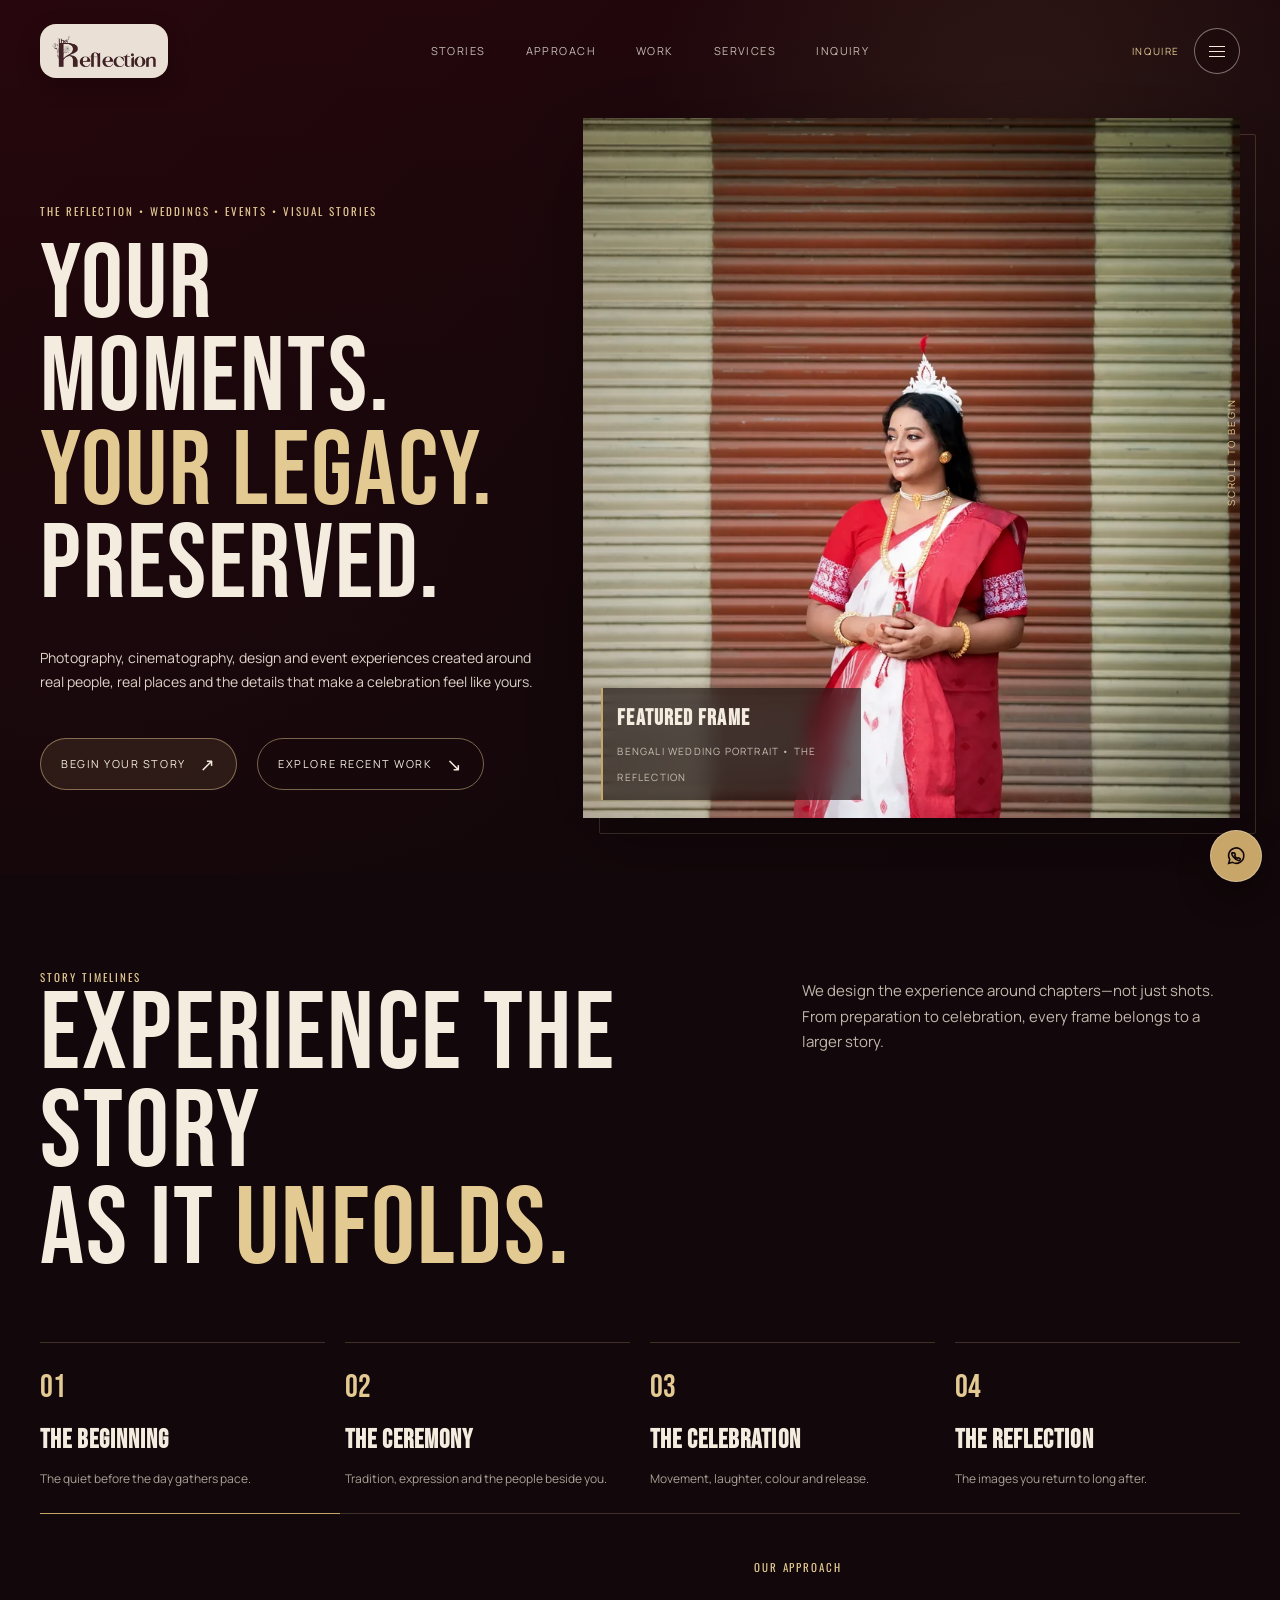
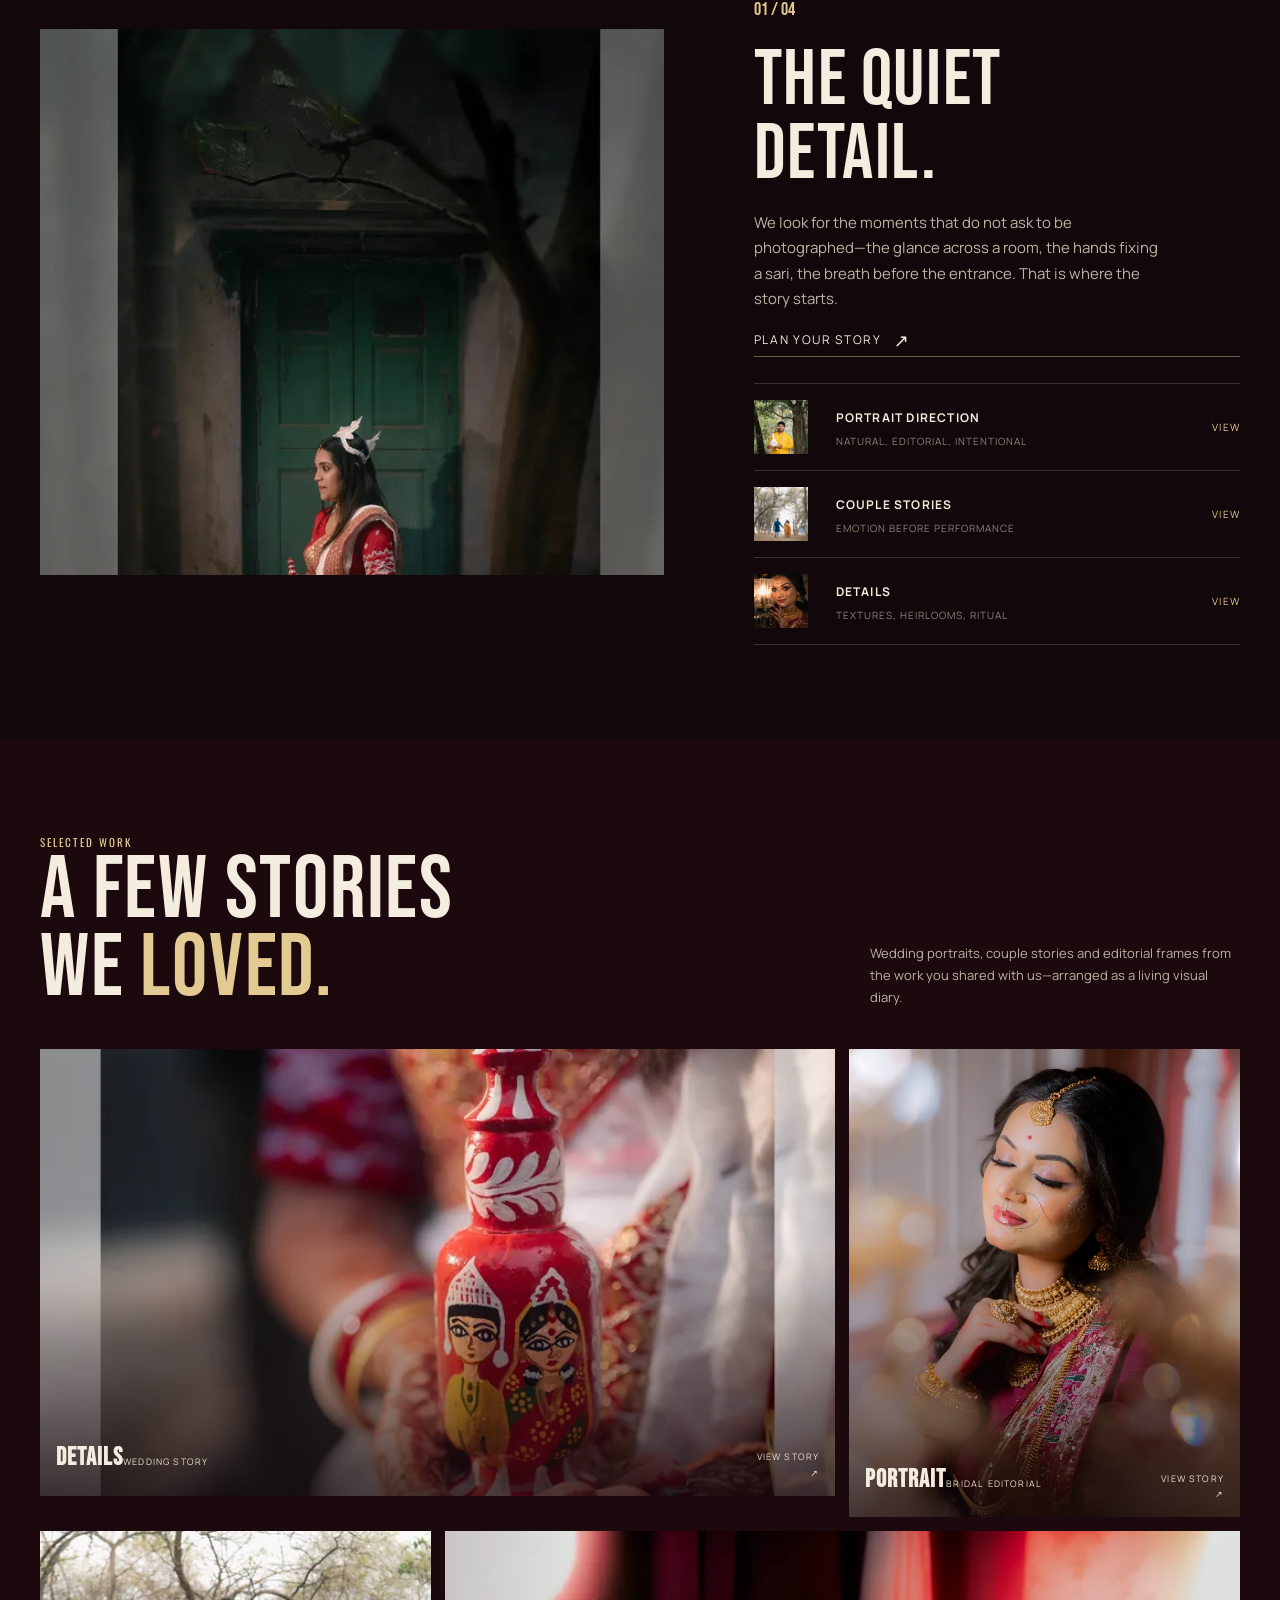
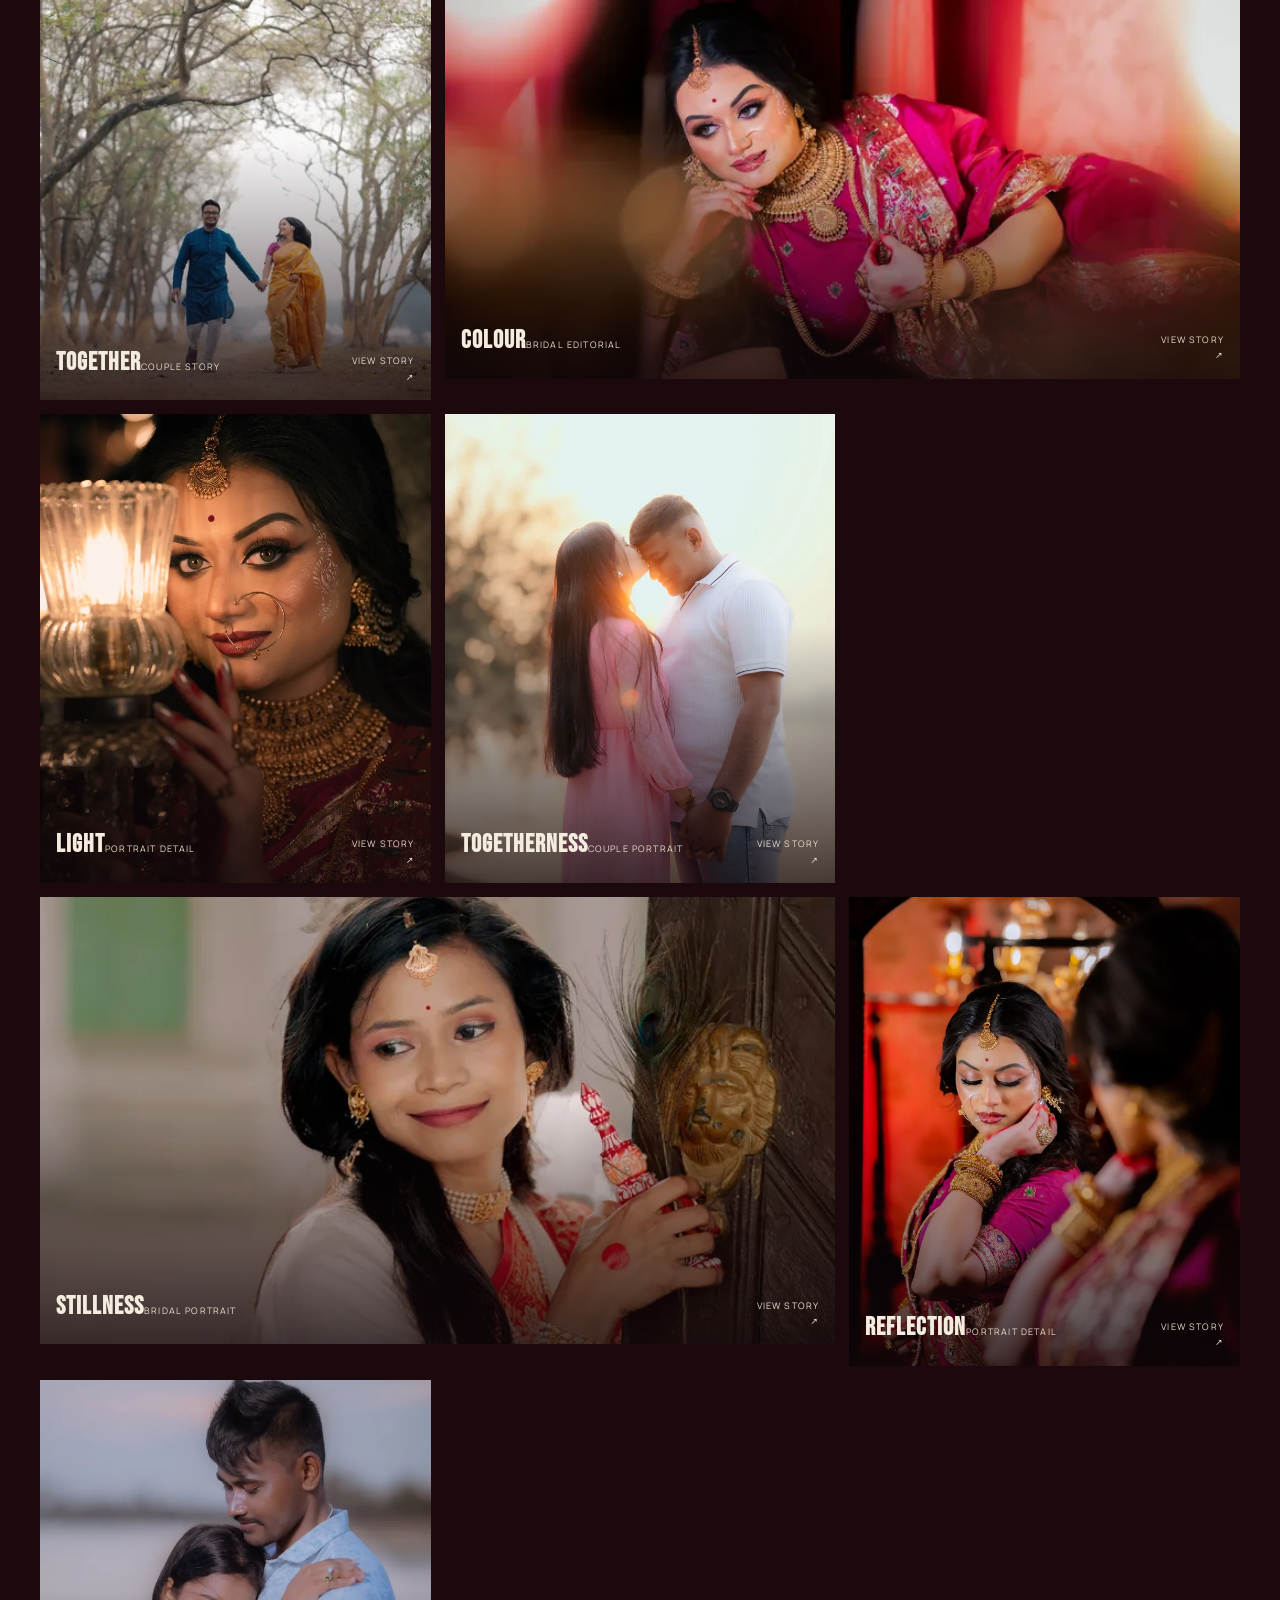
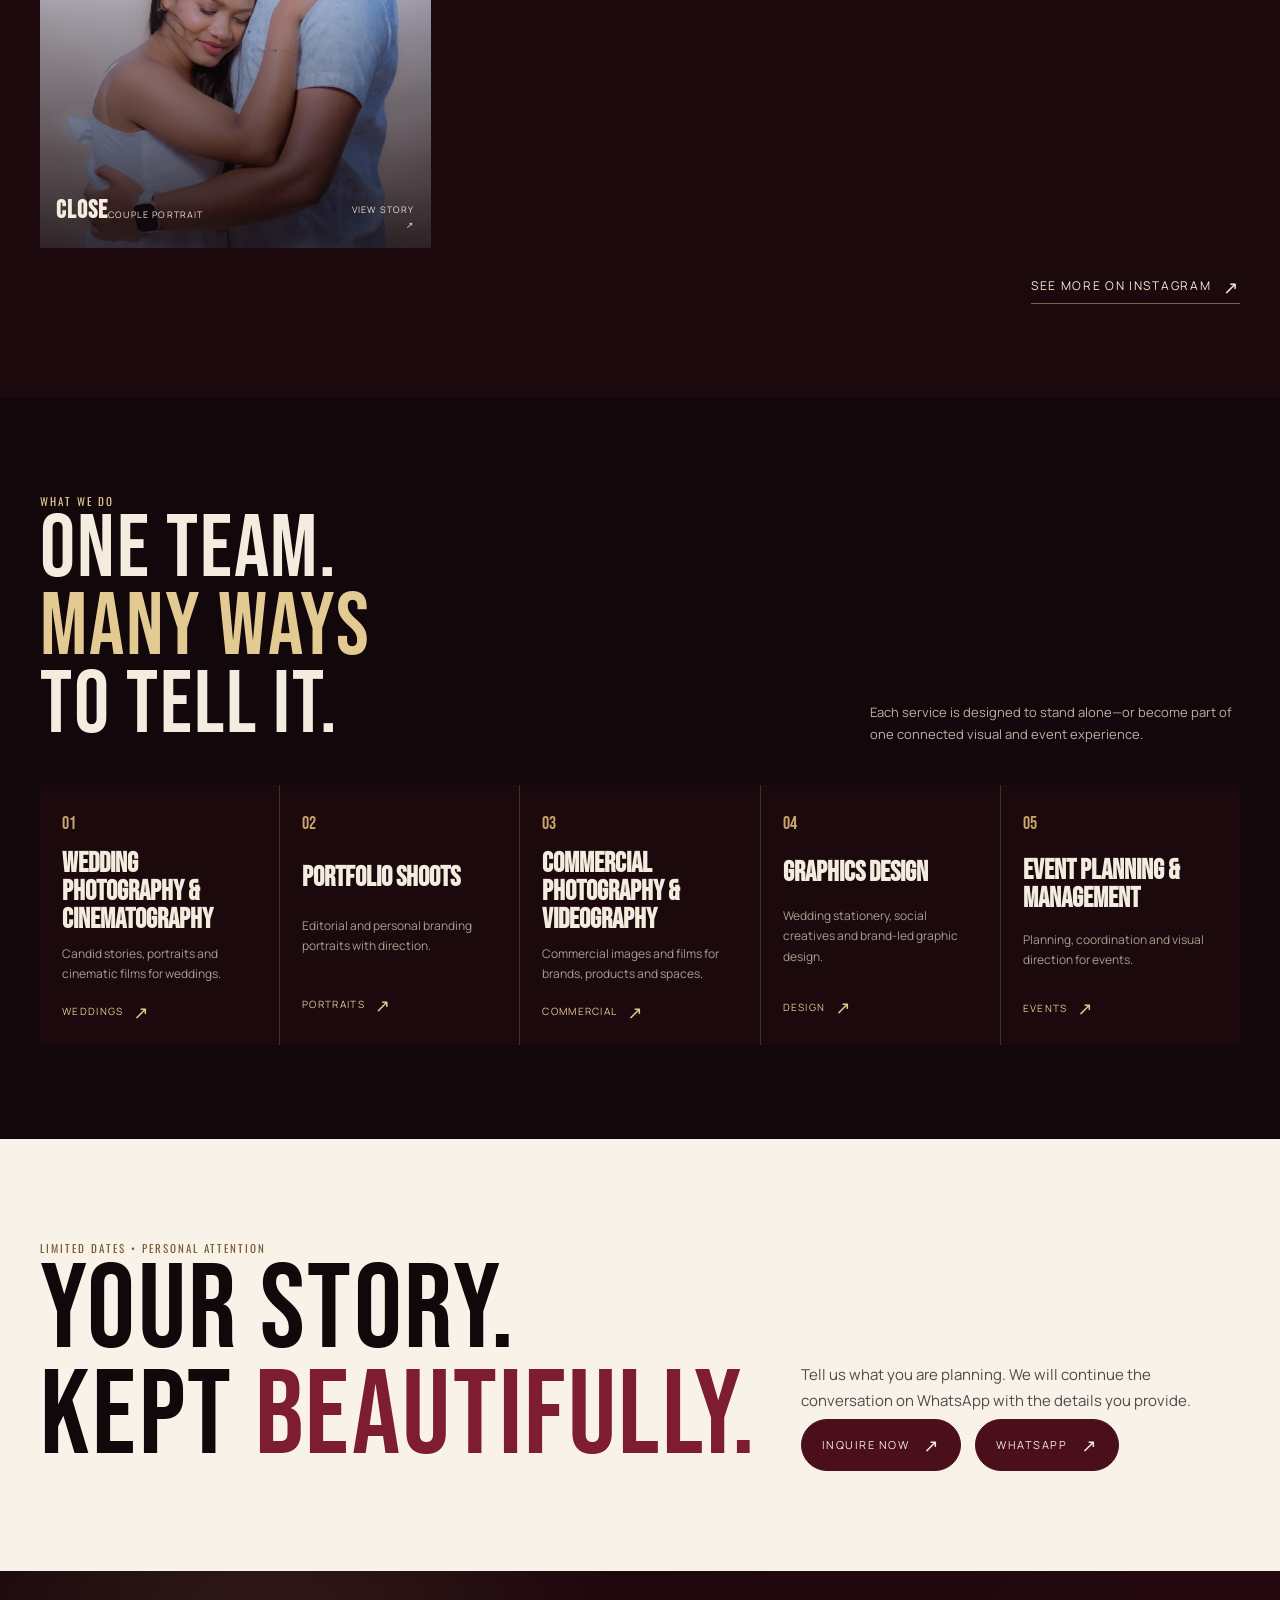
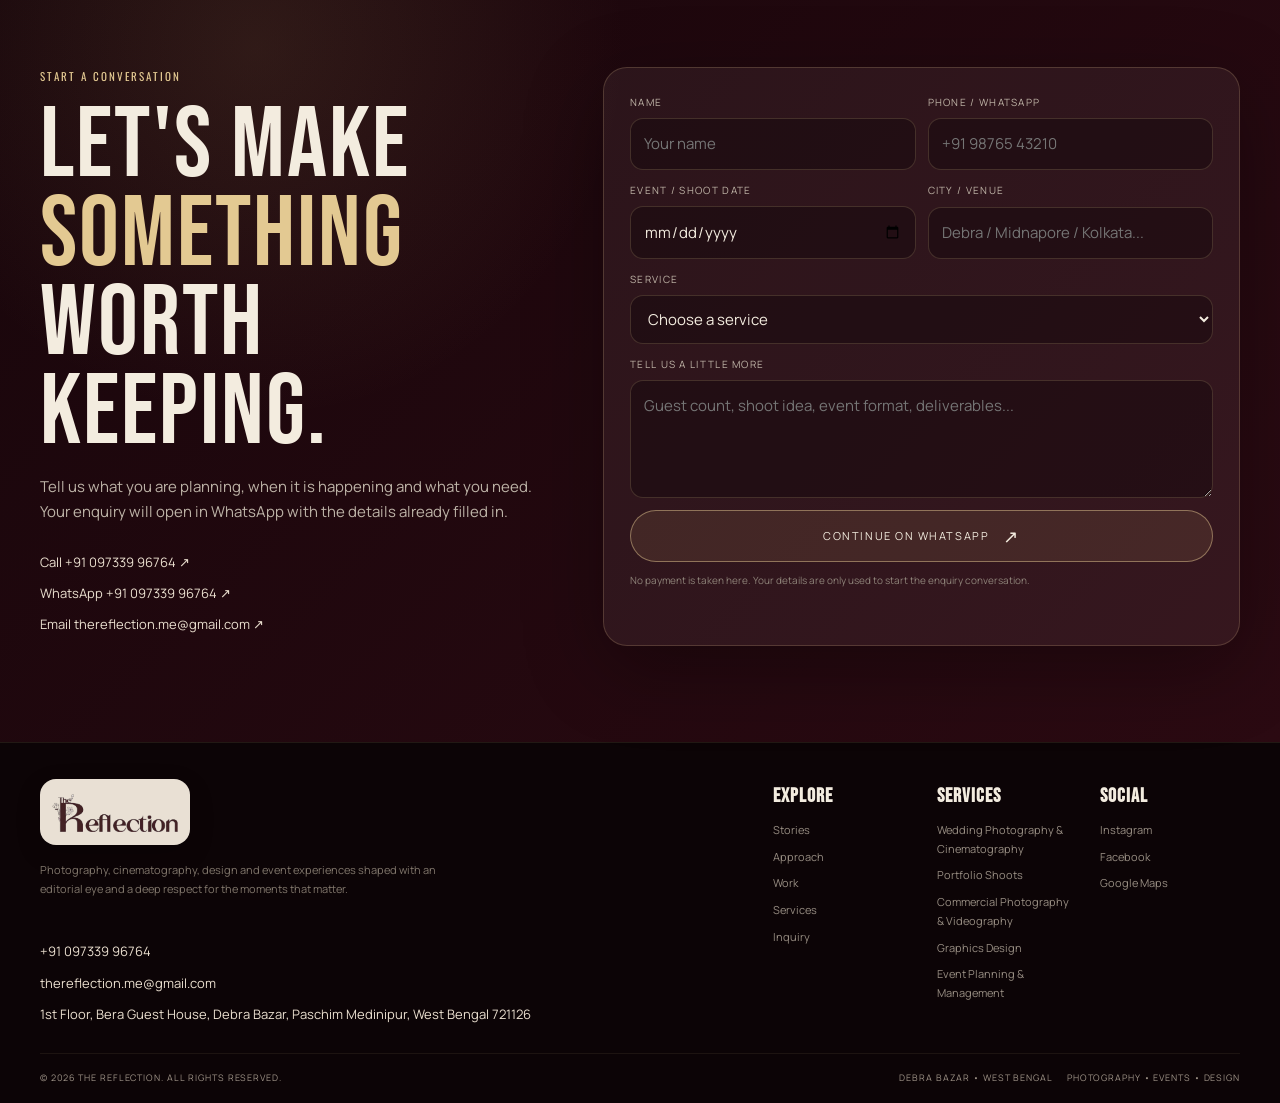
==== commit c03778f6: "Responsive issue fixes Responsive issue fixes" ====
--- a/index.html
+++ b/index.html
@@ -145,7 +145,6 @@
 <img alt="Couple sharing a quiet moment in warm sunset light" class="" decoding="async" height="2048" loading="lazy" sizes="(max-width: 719px) 50vw, 33vw" src="assets/images/DSC09998-1400.webp" srcset="assets/images/DSC09998-720.webp 720w, assets/images/DSC09998-1400.webp 1400w" width="1365"/>
 <div class="work-caption"><div><strong>Togetherness</strong><span>Couple portrait</span></div><span>View story ↗</span></div>
 </article>
-</div>
 <article class="work-card reveal">
 <img alt="Bride portrait beside a wooden doorway" decoding="async" height="2048" loading="lazy" sizes="(max-width: 719px) 50vw, 33vw" src="assets/images/DSC07564-1400.webp" srcset="assets/images/DSC07564-720.webp 720w, assets/images/DSC07564-1400.webp 1400w" width="1365"/>
 <div class="work-caption"><div><strong>Stillness</strong><span>Bridal portrait</span></div><span>View story ↗</span></div>
@@ -158,6 +157,7 @@
 <img alt="Couple embracing in a softly lit portrait" decoding="async" height="2048" loading="lazy" sizes="(max-width: 719px) 50vw, 33vw" src="assets/images/PIX00435-1400.webp" srcset="assets/images/PIX00435-720.webp 720w, assets/images/PIX00435-1400.webp 1400w" width="1365"/>
 <div class="work-caption"><div><strong>Close</strong><span>Couple portrait</span></div><span>View story ↗</span></div>
 </article>
+</div>
 <div style="margin-top:28px;display:flex;justify-content:flex-end">
 <a class="text-link" href="https://www.instagram.com/thereflection.me?stkn=MzlucXIwNGFxcHYy" rel="noopener" target="_blank">See more on Instagram <span class="arrow">↗</span></a>
 </div>
--- a/assets/css/styles.css
+++ b/assets/css/styles.css
@@ -420,3 +420,315 @@
 @media (max-width:719px){
   .nav{display:none}
 }
+
+/* --------------------------------------------------------------------------
+   Responsive layout hardening / fit corrections
+   Keeps the editorial art direction while preventing oversized cards,
+   accidental horizontal overflow and content escaping its grid.
+   -------------------------------------------------------------------------- */
+html, body { max-width: 100%; overflow-x: hidden; }
+body { min-width: 0; }
+.container, .header-inner, .hero-grid, .story-intro, .feature-story,
+.inquiry-grid, .page-hero-grid, .process-grid, .cta-band-inner,
+.footer-grid, .section-heading, .work-grid, .service-strip, .value-grid,
+.form-grid { min-width: 0; }
+
+img, svg, video, canvas { max-width: 100%; }
+img { height: auto; }
+
+.section { padding-block: clamp(64px, 8vw, 96px); }
+.section-heading { margin-bottom: clamp(26px, 4vw, 40px); }
+.section-heading > * { min-width: 0; }
+.section-heading p,
+.hero-sub,
+.page-hero-copy p,
+.feature-story-meta p,
+.cta-copy,
+.value-card p,
+.process-card p,
+.story-card p { overflow-wrap: anywhere; }
+
+.display { max-width: 100%; }
+.hero-title,
+.page-hero-copy h1,
+.story-intro h2,
+.inquiry-copy h2,
+.cta-title { text-wrap: balance; }
+
+/* Hero: use a bounded composition rather than a viewport-sized nested grid. */
+.hero {
+  min-height: auto;
+  padding-block: 104px 46px;
+}
+.hero-grid {
+  min-height: 0;
+  align-items: stretch;
+}
+.hero-copy { min-width: 0; }
+.hero-art {
+  min-height: 0;
+  aspect-ratio: 4 / 5;
+}
+.hero-image {
+  min-height: 0;
+  height: 100%;
+  object-fit: cover;
+}
+.hero-feature { max-width: min(260px, calc(100% - 28px)); }
+
+/* Predictable image boxes remove layout jumps and over-tall cards. */
+.work-card {
+  min-height: 0;
+  height: auto;
+  aspect-ratio: 4 / 5;
+}
+.work-card:nth-child(3n+1) { aspect-ratio: 16 / 10; }
+.work-card img { position: absolute; inset: 0; width: 100%; height: 100%; object-fit: cover; }
+
+.service-strip { align-items: stretch; }
+.service-item {
+  min-height: 0;
+  height: auto;
+  padding: 22px;
+  min-width: 0;
+}
+.service-item h3 { overflow-wrap: anywhere; }
+
+.value-card { min-width: 0; padding: 15px 0; }
+.value-card h3 { overflow-wrap: anywhere; }
+
+/* Process media follows its natural editorial ratio on small screens. */
+.process-image { min-width: 0; }
+.process-image img {
+  min-height: 0;
+  height: auto;
+  aspect-ratio: 4 / 3;
+  object-fit: cover;
+}
+.process-card { min-width: 0; }
+
+/* Page hero media is capped; copy never pushes the media outside its column. */
+.page-hero { padding-block: 116px 48px; }
+.page-hero-grid > * { min-width: 0; }
+.page-hero-media img {
+  height: auto;
+  min-height: 0;
+  aspect-ratio: 4 / 3;
+  object-fit: cover;
+}
+
+.form-wrap, .field { min-width: 0; }
+.field input, .field select, .field textarea { min-width: 0; }
+
+.not-found-hero { min-height: calc(100svh - 1px); display: grid; place-items: center; }
+.not-found-title { font-size: clamp(74px, 18vw, 210px); margin: 18px 0; }
+
+.floating-wa { width: 52px; height: 52px; }
+
+/* Small screens: compact rhythm and no nested viewport-height sections. */
+@media (max-width: 719px) {
+  .container { width: min(calc(100% - 28px), var(--max)); }
+  .header { padding-block: 14px; }
+  .header-inner { grid-template-columns: 1fr auto; }
+  .header-actions { justify-self: end; }
+  .brand-badge { width: 108px; min-height: 48px; padding: 7px 10px; border-radius: 13px; }
+
+  .hero { padding-block: 94px 42px; }
+  .hero-grid { gap: 24px; }
+  .hero-copy { order: 1; padding-bottom: 0; }
+  .hero-art { order: 2; aspect-ratio: 3 / 4; }
+  .hero-title { font-size: clamp(58px, 16.5vw, 86px); margin-block: 12px 16px; }
+  .hero-sub { font-size: 13px; line-height: 1.58; }
+  .hero-actions { gap: 10px; margin-top: 22px; }
+  .btn { min-height: 48px; padding-inline: 16px; font-size: 10px; }
+  .hero-note { right: -2px; font-size: 9px; }
+
+  .section { padding-block: 62px; }
+  .section-heading { align-items: start; flex-direction: column; gap: 14px; }
+  .section-heading h2 { font-size: clamp(45px, 12.8vw, 64px); }
+  .story-intro { gap: 18px; }
+  .story-intro h2 { font-size: clamp(50px, 14vw, 72px); }
+  .story-track { grid-auto-columns: minmax(74%, 1fr); gap: 14px; margin-top: 34px; padding-block: 4px 10px; }
+  .story-card { padding-top: 12px; }
+  .feature-story { gap: 24px; margin-top: 34px; }
+  .feature-story-media img { height: auto; aspect-ratio: 4 / 5; }
+  .feature-story-meta { gap: 12px; }
+  .feature-story-meta h3 { font-size: clamp(46px, 12vw, 64px); }
+
+  .work-grid { grid-template-columns: repeat(2, minmax(0,1fr)); gap: 8px; }
+  .work-card { aspect-ratio: 4 / 5; }
+  .work-card:nth-child(3n+1) { grid-column: 1 / -1; aspect-ratio: 16 / 10; }
+  .work-caption { left: 12px; right: 12px; bottom: 12px; gap: 8px; }
+  .work-caption strong { font-size: 20px; }
+  .work-caption span { font-size: 8px; }
+
+  .service-item { padding: 19px 17px; gap: 7px; }
+  .service-item h3 { font-size: 27px; }
+  .service-item p { font-size: 11px; line-height: 1.5; }
+  .service-item .line-arrow { margin-top: 3px; }
+
+  .cta-band { padding-block: 62px; }
+  .cta-band-inner { gap: 18px; }
+  .cta-title { font-size: clamp(58px, 15vw, 82px); }
+  .inquiry { padding-block: 68px; }
+  .inquiry-grid { gap: 28px; }
+  .inquiry-copy h2 { font-size: clamp(50px, 13.5vw, 72px); }
+  .form-wrap { padding: 15px; border-radius: 19px; }
+  .field textarea { min-height: 100px; }
+
+  .page-hero { padding-block: 102px 38px; }
+  .page-hero-grid { gap: 22px; }
+  .page-hero-copy h1 { font-size: clamp(58px, 15vw, 84px); margin-block: 12px 15px; }
+  .page-hero-copy p { font-size: 13px; line-height: 1.58; }
+  .page-hero-media img { aspect-ratio: 4 / 5; }
+  .process-grid { gap: 26px; }
+  .process-card { grid-template-columns: 44px 1fr; gap: 8px; padding-block: 14px; }
+  .process-card h3 { font-size: 26px; }
+  .process-card p { font-size: 11px; line-height: 1.55; }
+  .faq-question { padding-block: 15px; font-size: 13px; }
+  .faq-answer { font-size: 11px; }
+
+  .footer { padding-top: 30px; }
+  .footer-grid { gap: 26px; }
+  .footer-links { gap: 18px; }
+  .footer-col a { overflow-wrap: anywhere; }
+  .footer-bottom { margin-top: 22px; }
+}
+
+@media (min-width: 720px) {
+  .hero-grid { grid-template-columns: .86fr 1.14fr; }
+  .hero-art { aspect-ratio: 5 / 6; }
+  .hero-image { height: 100%; }
+  .feature-story-media img { height: auto; aspect-ratio: 4 / 3.5; }
+  .work-card { aspect-ratio: 4 / 5; }
+  .work-card:nth-child(3n+1) { aspect-ratio: 16 / 10; }
+  .process-image img { aspect-ratio: 5 / 4; }
+}
+
+@media (min-width: 1024px) {
+  .hero { padding-block: 118px 56px; }
+  .hero-grid { gap: 48px; }
+  .hero-copy { padding-bottom: 28px; }
+  .hero-art { aspect-ratio: 5 / 6; }
+  .hero-title { font-size: clamp(82px, 8.2vw, 142px); }
+  .section { padding-block: 94px; }
+  .service-item { padding: 24px 22px; }
+  .service-item h3 { font-size: 28px; }
+  .page-hero { padding-block: 116px 48px; }
+  .page-hero-grid { gap: 42px; }
+  .page-hero-media img { aspect-ratio: 5 / 4; }
+  .process-grid { gap: 40px; }
+}
+
+@media (max-width: 719px) {
+  .display {
+    max-width: 100%;
+    overflow-wrap: anywhere;
+  }
+  .page-hero-copy h1 { font-size: clamp(46px, 13.2vw, 74px); }
+  .page-hero-copy h1 br { display: block; }
+  .story-intro h2,
+  .section-heading h2,
+  .inquiry-copy h2 { overflow-wrap: anywhere; }
+}
+
+@media (max-width: 359px) {
+  .container { width: min(calc(100% - 24px), var(--max)); }
+  .hero { padding-block: 88px 36px; }
+  .hero-title { font-size: clamp(50px, 15vw, 68px); }
+  .page-hero { padding-block: 96px 32px; }
+  .page-hero-copy h1 { font-size: clamp(42px, 13.4vw, 62px); }
+  .section-heading h2 { font-size: clamp(42px, 12.5vw, 58px); }
+  .story-intro h2 { font-size: clamp(46px, 13vw, 62px); }
+  .cta-title { font-size: clamp(50px, 14vw, 70px); }
+  .inquiry-copy h2 { font-size: clamp(46px, 12.8vw, 64px); }
+  .work-grid { gap: 6px; }
+  .work-card { aspect-ratio: 5 / 6; }
+  .work-card:nth-child(3n+1) { aspect-ratio: 16 / 9; }
+}
+
+/* Final hero sizing correction: explicit dimensions avoid percentage-height cycles
+   on replaced images inside auto-sized grid items. */
+.hero-art {
+  width: 100%;
+  height: clamp(440px, calc(100vh - 210px), 700px);
+  min-height: 0;
+  aspect-ratio: auto;
+}
+.hero-image {
+  width: 100%;
+  height: 100%;
+  min-height: 0;
+  object-fit: cover;
+}
+
+@media (max-width: 719px) {
+  .hero-art {
+    height: clamp(360px, 118vw, 510px);
+    aspect-ratio: auto;
+  }
+}
+
+@media (max-width: 359px) {
+  .hero-art { height: clamp(340px, 116vw, 430px); }
+}
+
+@media (min-width: 720px) {
+  .hero-art {
+    height: clamp(520px, calc(100vh - 200px), 700px);
+    aspect-ratio: auto;
+  }
+}
+
+/* Explicit zero-min grid tracks eliminate intrinsic-content expansion at narrow widths. */
+.hero-grid,
+.page-hero-grid,
+.process-grid,
+.inquiry-grid,
+.cta-band-inner,
+.story-intro { grid-template-columns: minmax(0, 1fr); }
+.hero-grid > *, .page-hero-grid > *, .process-grid > *, .inquiry-grid > *,
+.cta-band-inner > *, .story-intro > * { min-width: 0; }
+.eyebrow { max-width: 100%; overflow-wrap: anywhere; }
+
+@media (min-width: 720px) {
+  .hero-grid { grid-template-columns: minmax(0,.86fr) minmax(0,1.14fr); }
+  .page-hero-grid { grid-template-columns: minmax(0,.9fr) minmax(0,1.1fr); }
+  .process-grid { grid-template-columns: minmax(0,.78fr) minmax(0,1.22fr); }
+  .inquiry-grid { grid-template-columns: minmax(0,.9fr) minmax(0,1.1fr); }
+  .cta-band-inner { grid-template-columns: minmax(0,1.25fr) minmax(0,.75fr); }
+  .story-intro { grid-template-columns: minmax(0,1.25fr) minmax(0,.75fr); }
+  .story-track { grid-template-columns: repeat(4, minmax(0,1fr)); grid-auto-flow: row; grid-auto-columns: auto; overflow: visible; }
+  .story-card { min-width: 0; }
+}
+
+/* Compact editorial media ratios: preserve portrait character without excessive card height. */
+.work-card { aspect-ratio: 5 / 6; }
+.work-card:nth-child(3n+1) { aspect-ratio: 16 / 9; }
+
+@media (max-width: 719px) {
+  .hero-note { right: 2px; }
+  .work-card { aspect-ratio: 5 / 6; }
+  .work-card:nth-child(3n+1) { aspect-ratio: 16 / 9; }
+}
+
+/* Service cards should have enough width to breathe on tablets instead of
+   becoming tall, narrow columns. */
+@media (min-width: 720px) and (max-width: 899px) {
+  .service-strip { grid-template-columns: repeat(2, minmax(0, 1fr)); }
+}
+@media (min-width: 900px) and (max-width: 1199px) {
+  .service-strip { grid-template-columns: repeat(3, minmax(0, 1fr)); }
+}
+.hero-note { right: 0; }
+.work-caption { min-width: 0; }
+.work-caption > * { min-width: 0; }
+.work-caption > span:last-child { max-width: 90px; text-align: right; overflow-wrap: anywhere; }
+.work-caption {
+  display: grid;
+  grid-template-columns: minmax(0, 1fr) minmax(0, 72px);
+  align-items: end;
+}
+.work-caption > div { min-width: 0; }
+.work-caption > div span { max-width: 100%; overflow-wrap: anywhere; }
+.work-caption > span:last-child { max-width: 72px; white-space: normal; }
